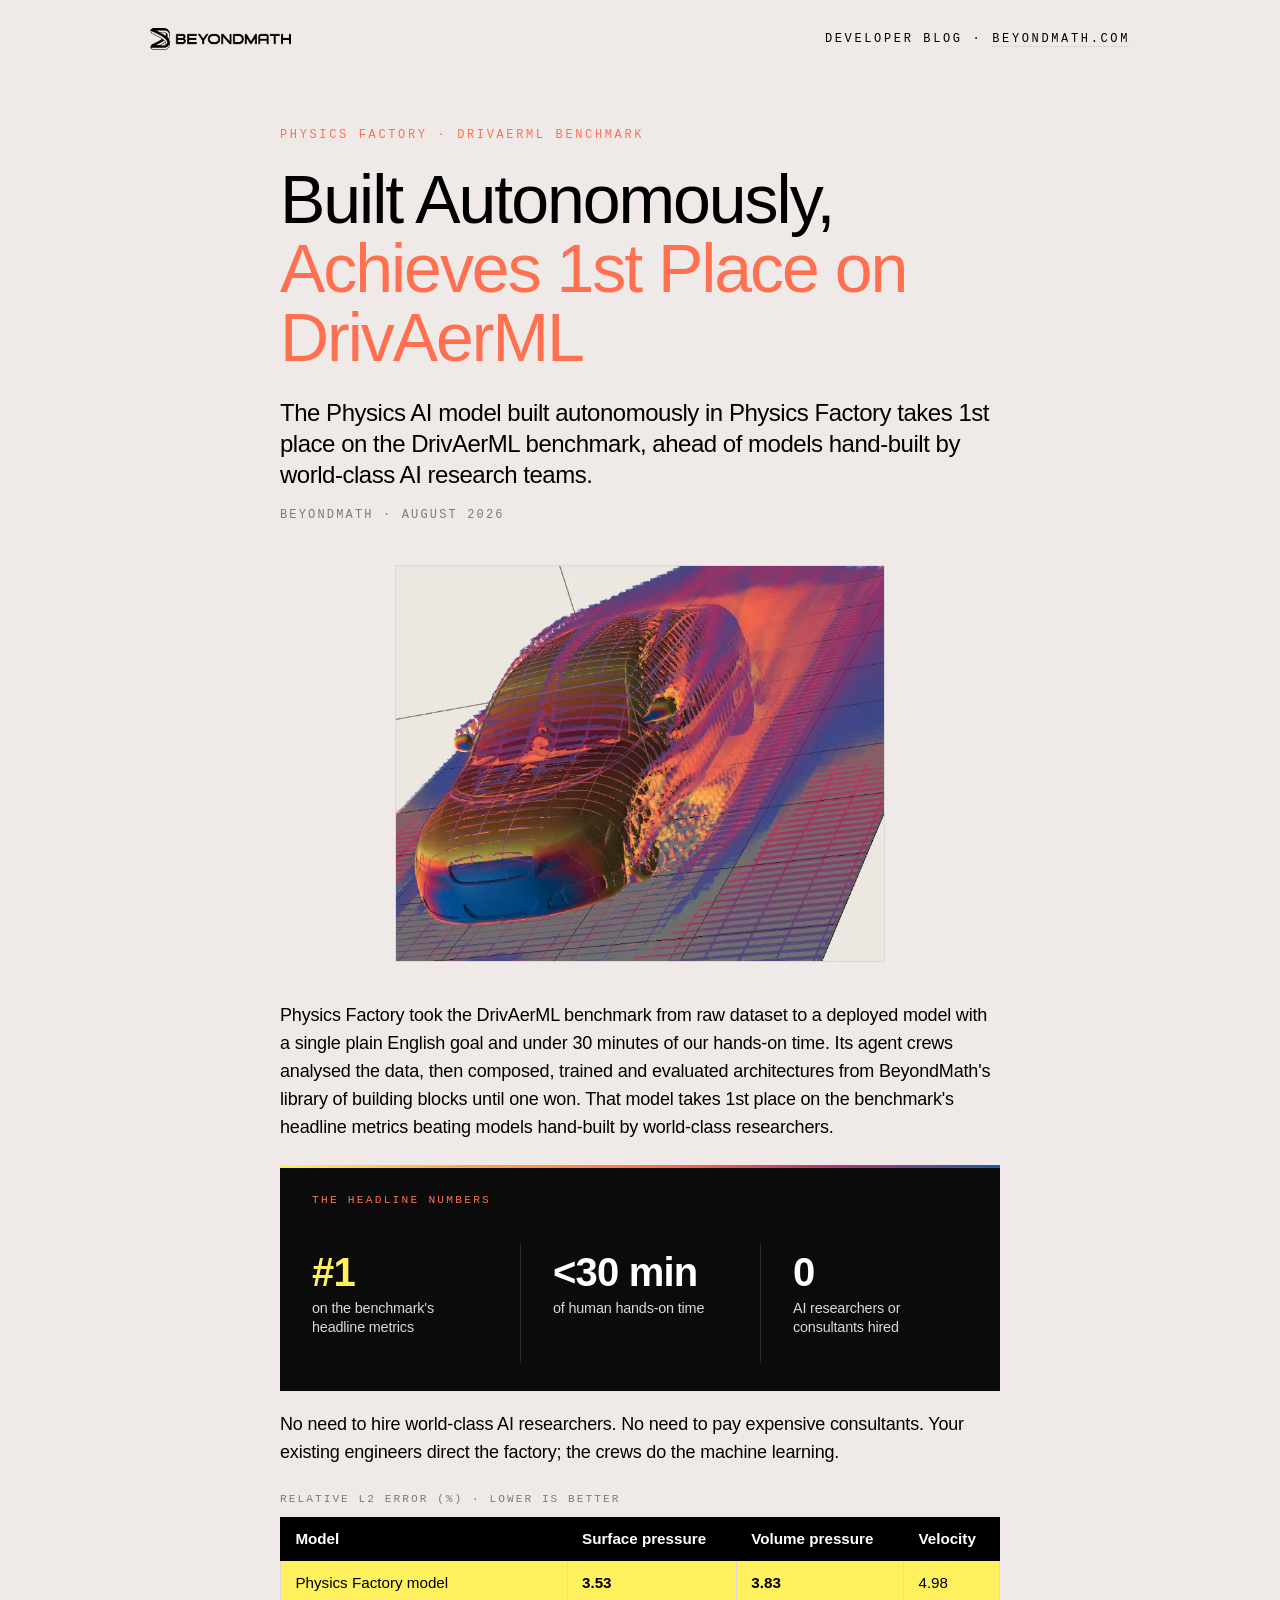
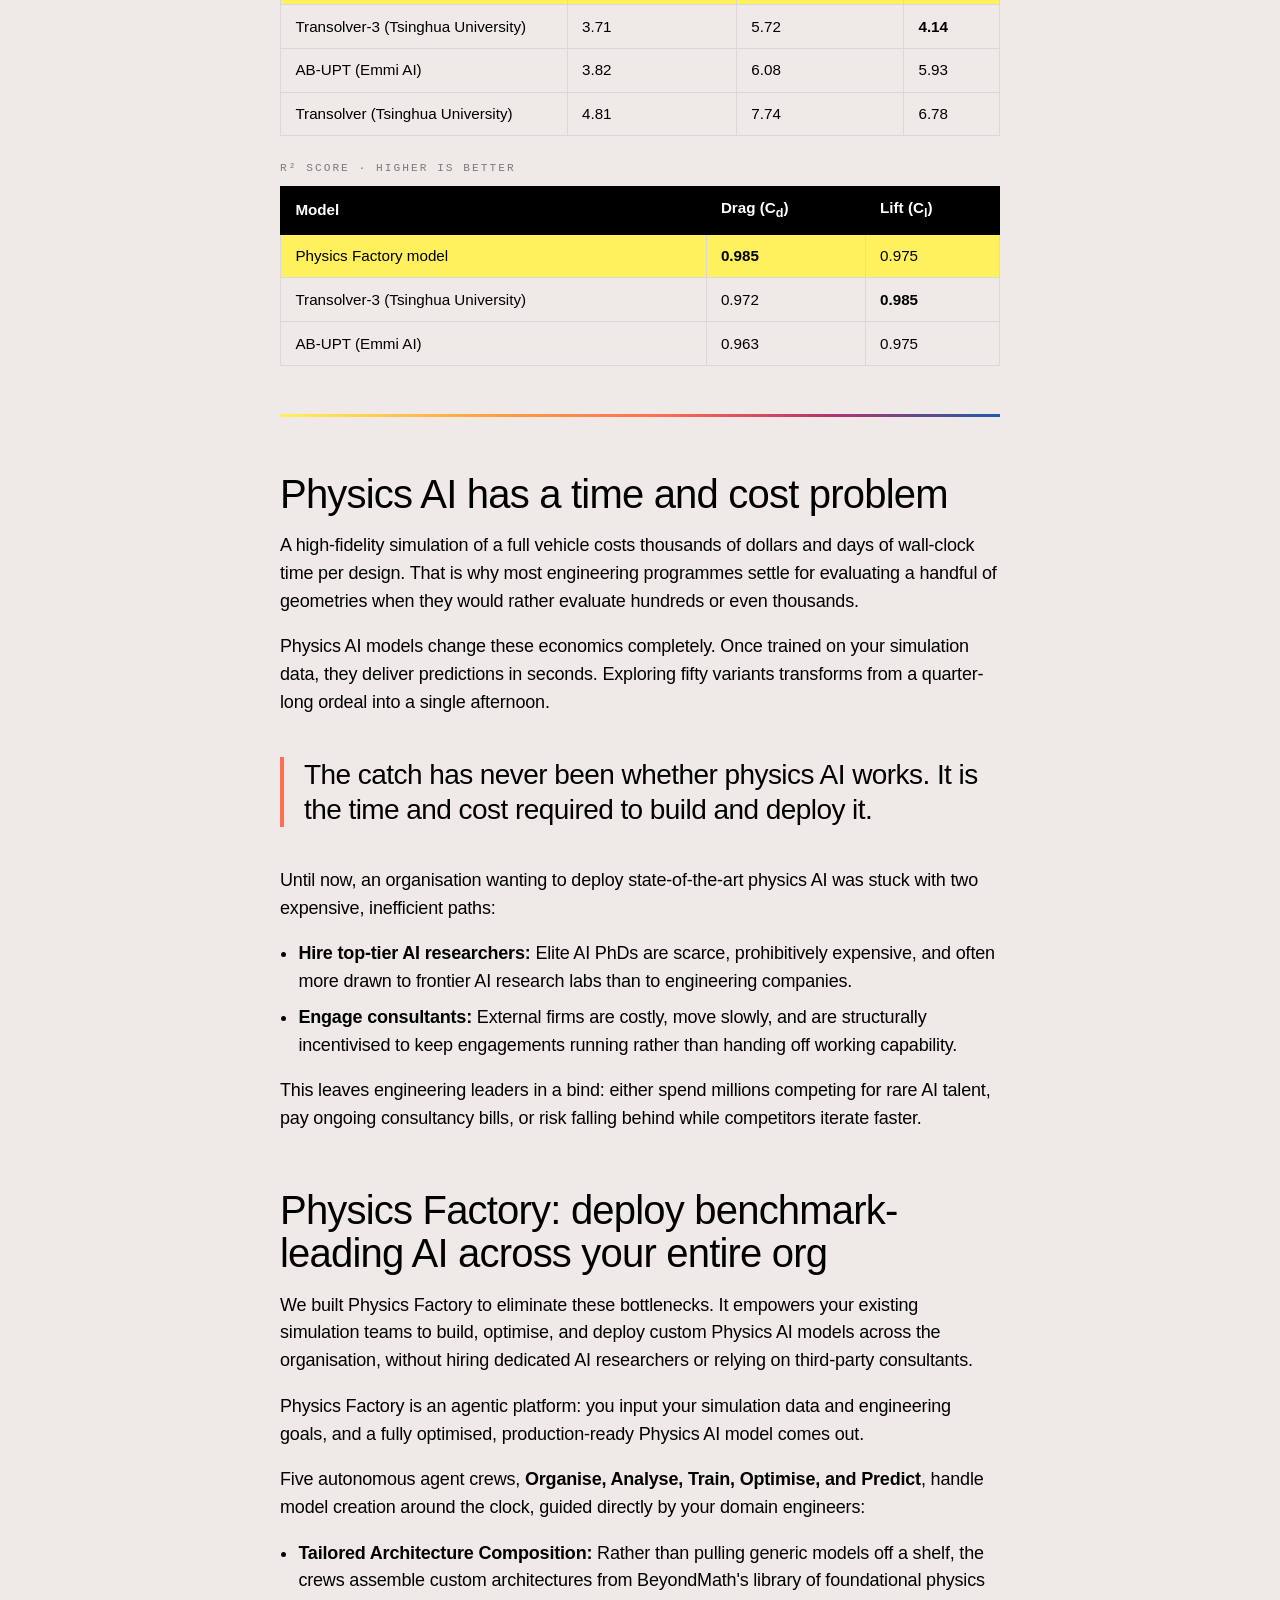
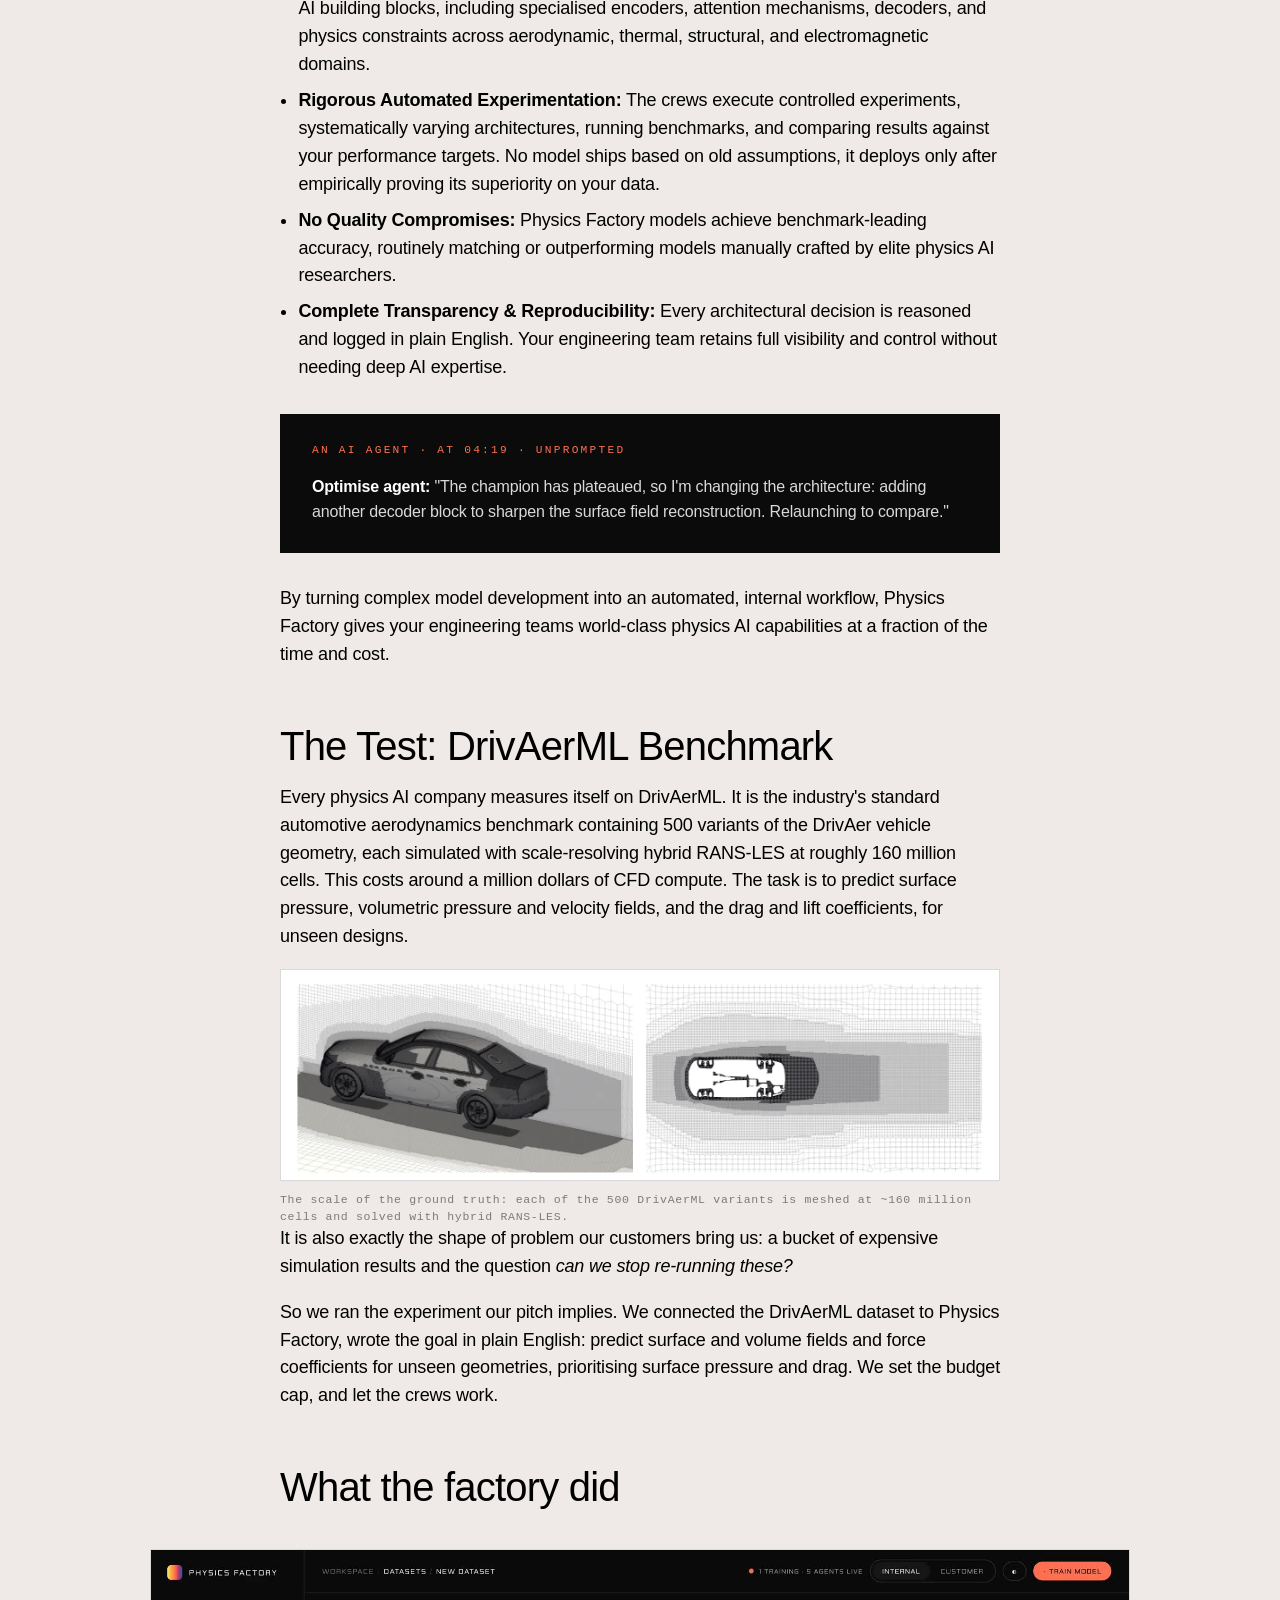
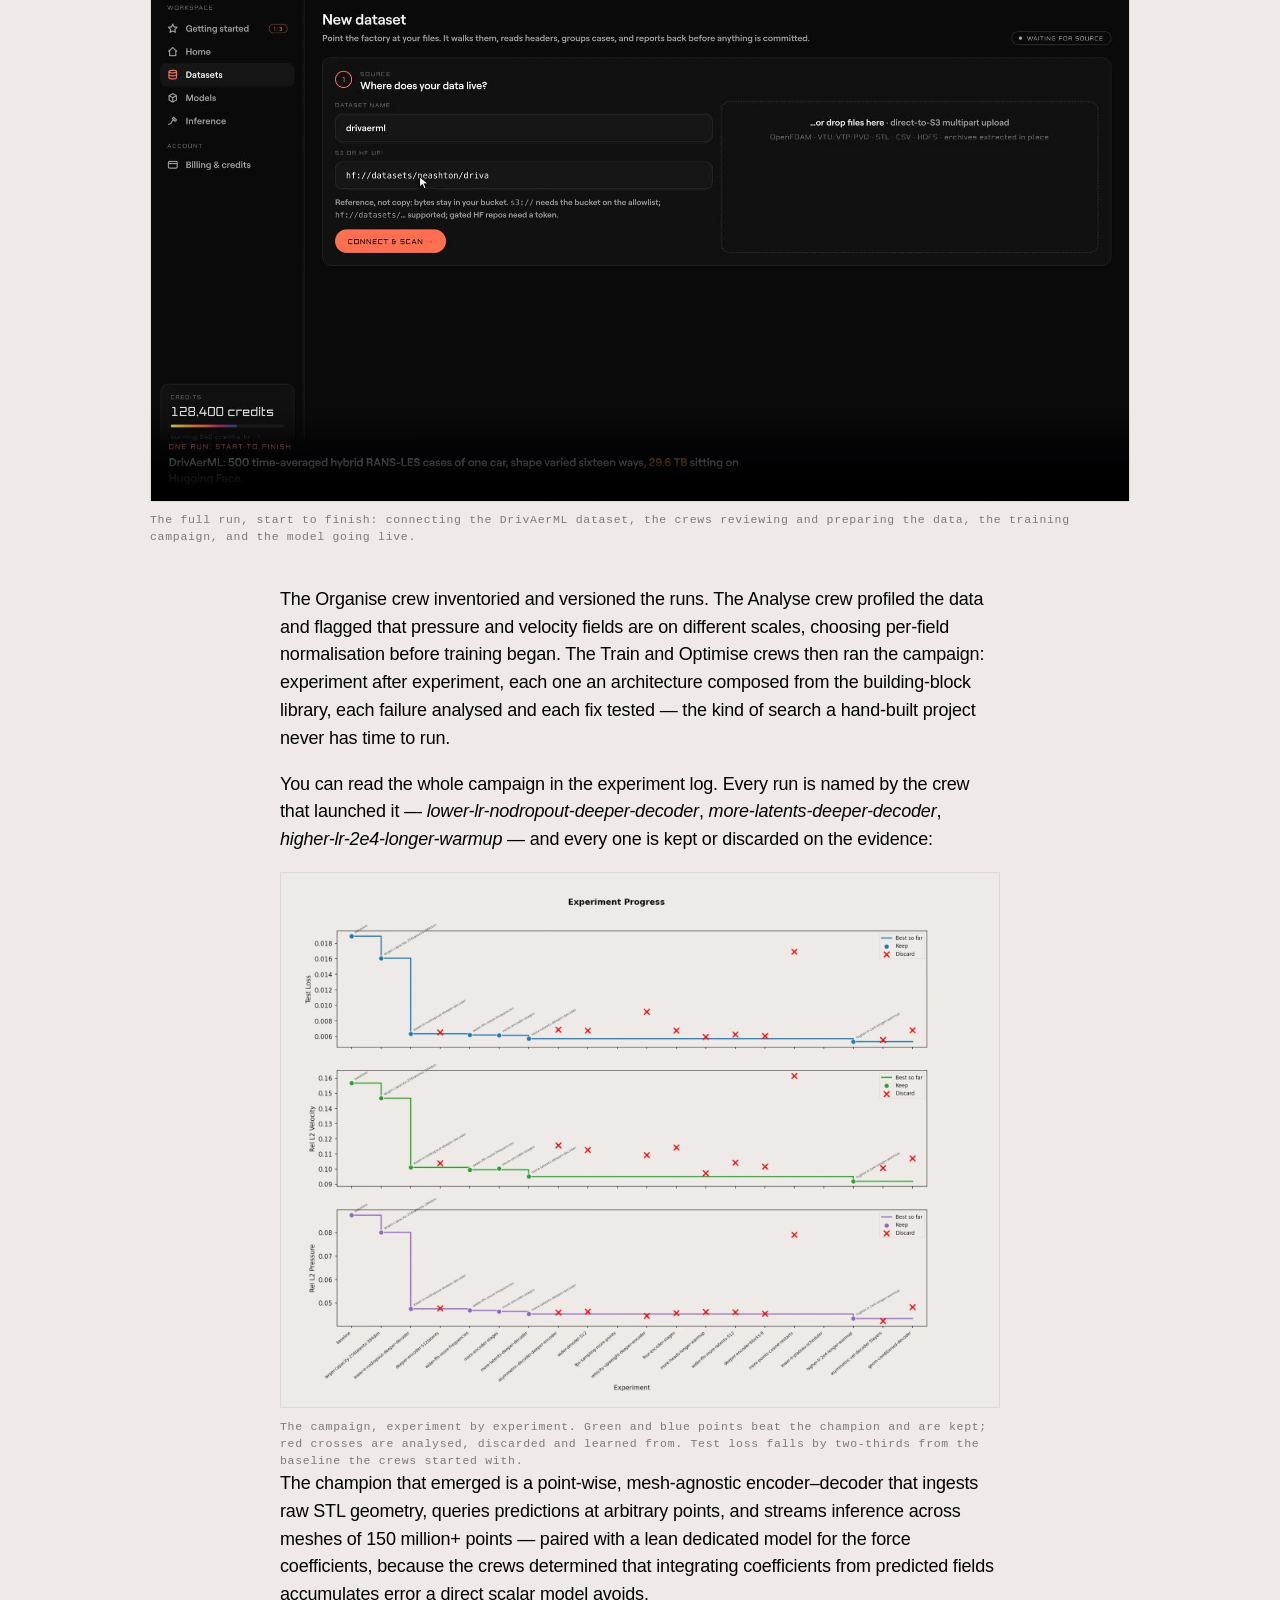
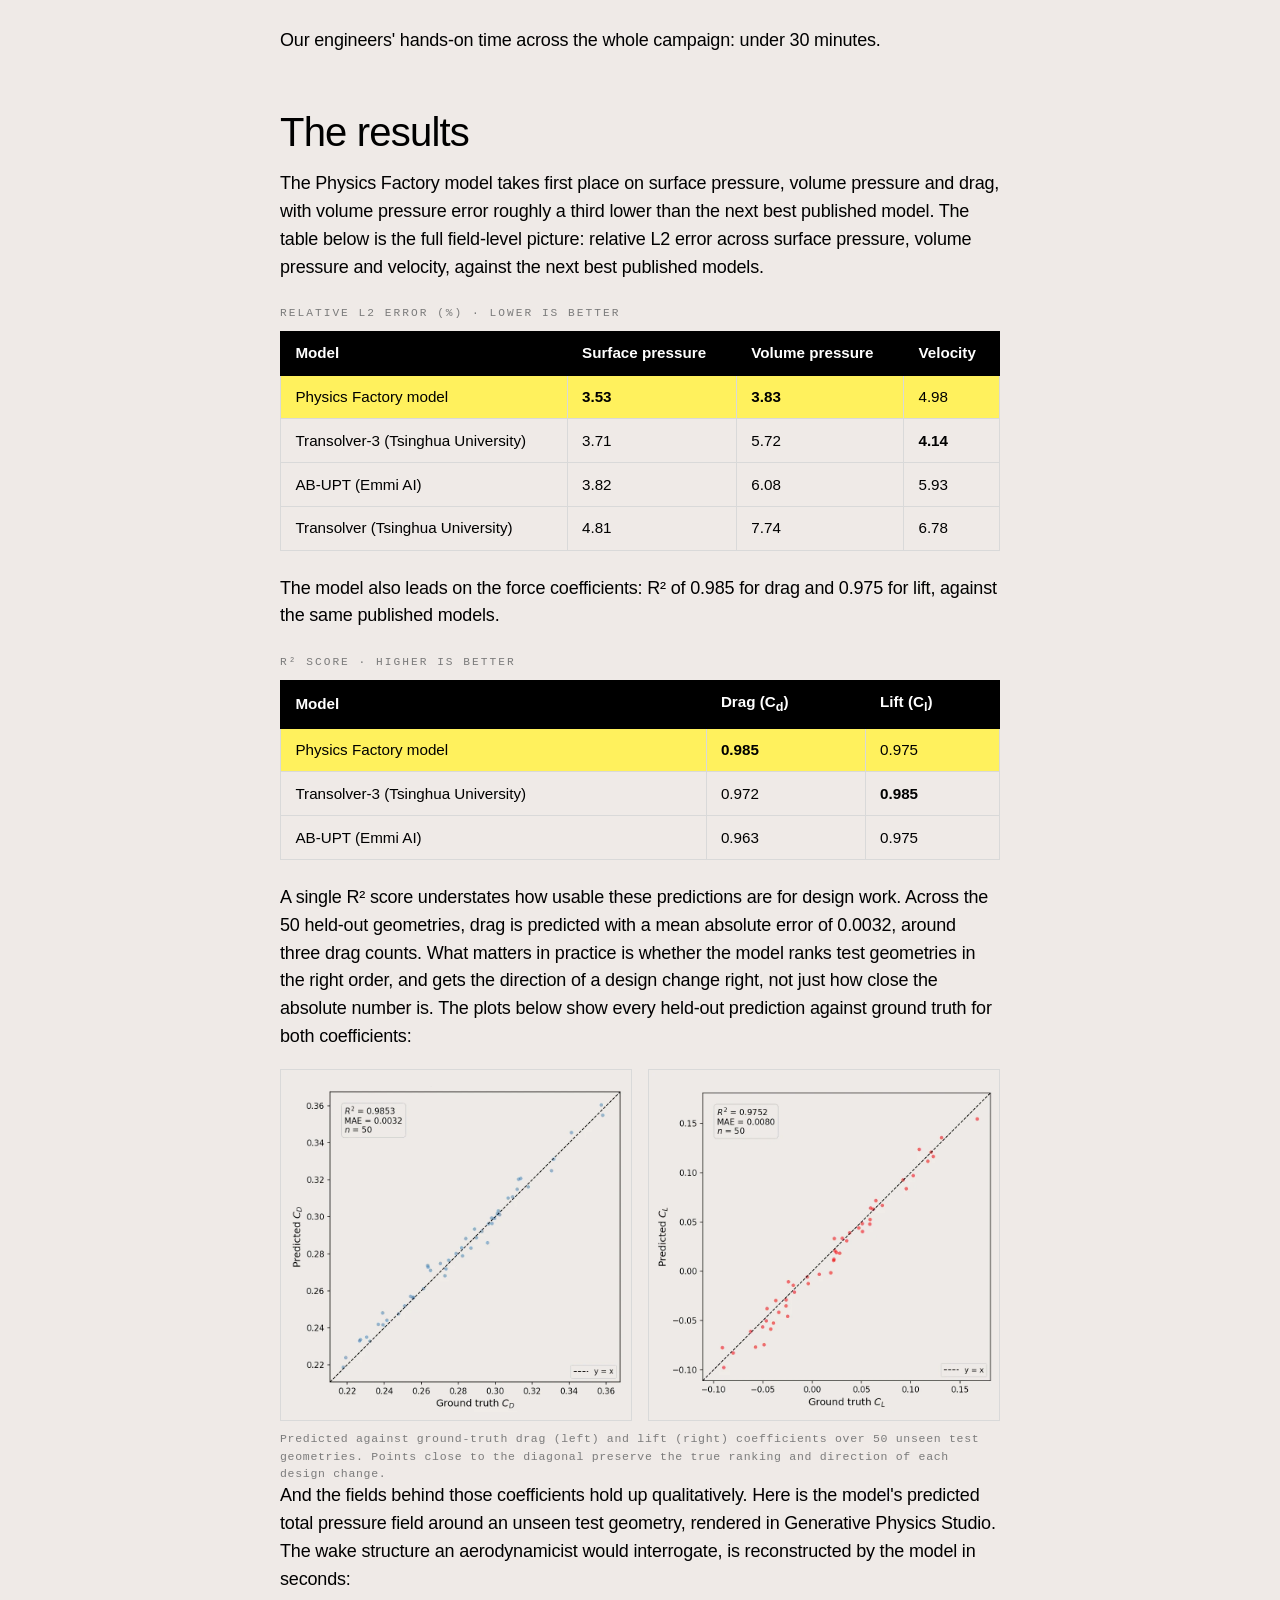
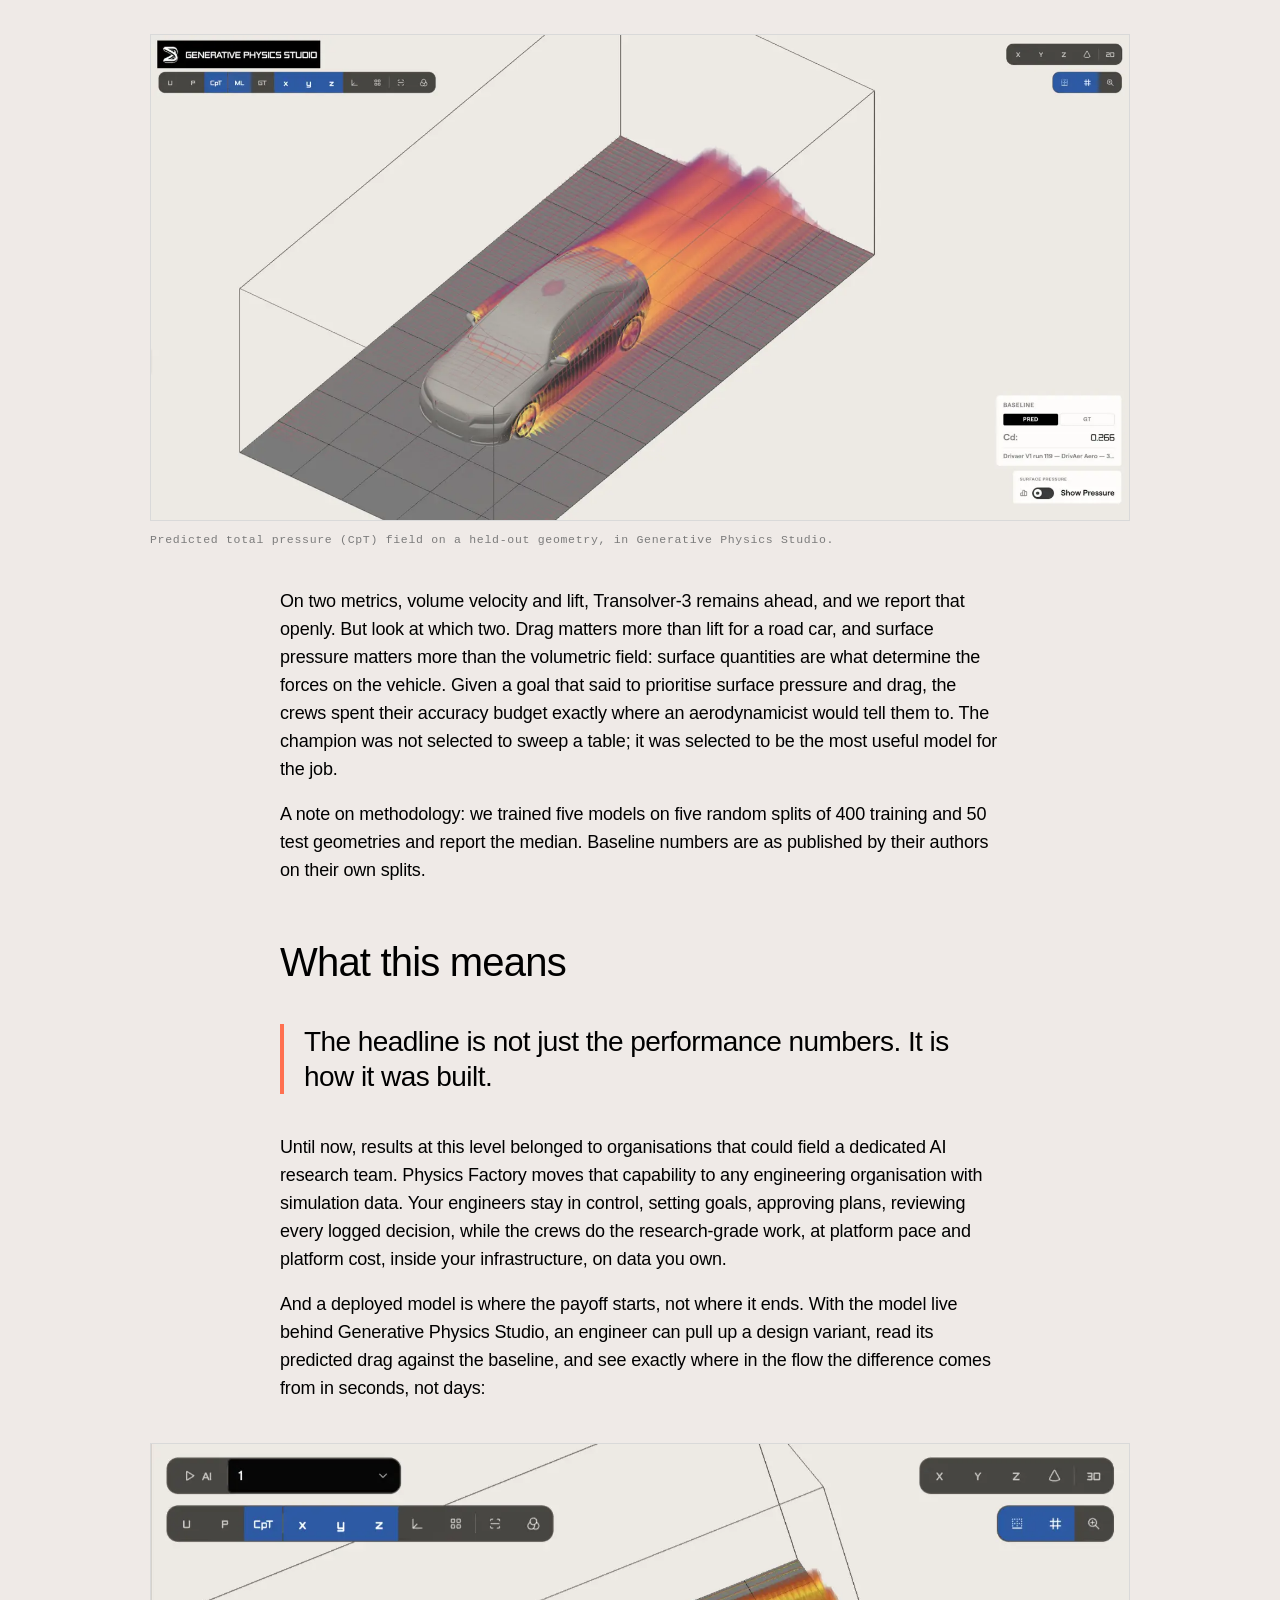
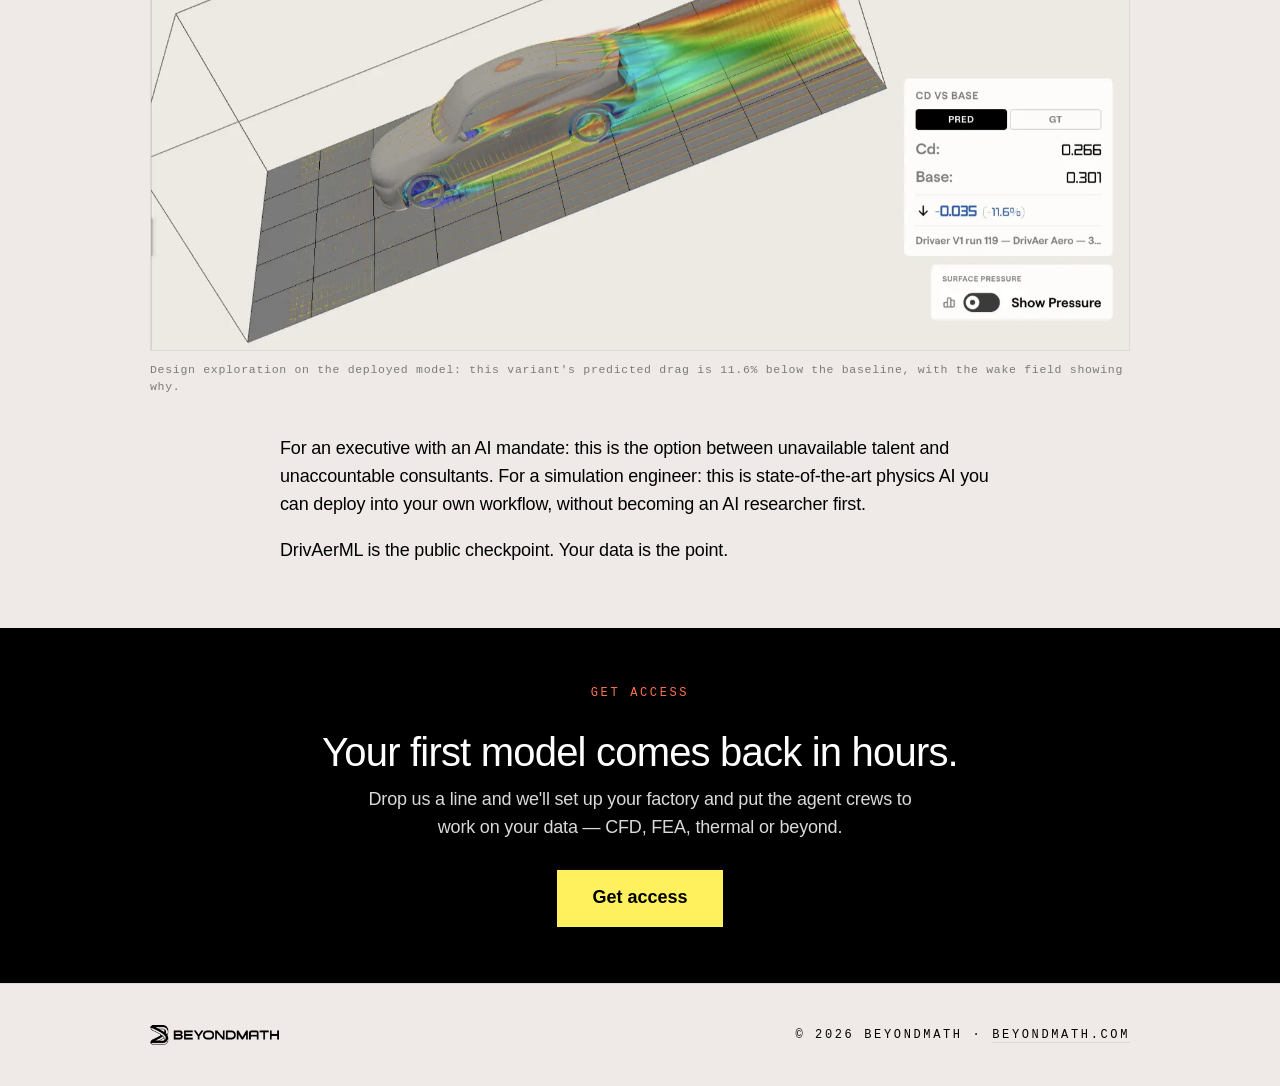
==== posts/20260803-built-autonomously-1st-drivaerml/index.html @ 2222d6a0 "initial post" ====
<!doctype html>
<html lang="en">
<head>
<meta charset="utf-8">
<meta name="viewport" content="width=device-width, initial-scale=1">

<!--
  BeyondMath Developer Blog · Physics Factory on DrivAerML
  ────────────────────────────────────────────────────────
  Standalone page, hosted on blog.beyondmath.com at:
  https://blog.beyondmath.com/posts/20260803-built-autonomously-1st-drivaerml/
  Launch date: 2026-08-03.
  ⚠ Still to confirm before launch: if you have one, a real @beyondmath
  Twitter/X handle for twitter:site.
-->

<title>Built Autonomously, Achieves 1st Place on DrivAerML — BeyondMath</title>
<meta name="description" content="The Physics AI model built autonomously in Physics Factory takes 1st place on the DrivAerML benchmark, ahead of models hand-built by world-class AI research teams.">
<meta name="author" content="BeyondMath">
<meta name="robots" content="index, follow">
<link rel="canonical" href="https://blog.beyondmath.com/posts/20260803-built-autonomously-1st-drivaerml/">

<!-- Open Graph / Facebook / LinkedIn -->
<meta property="og:type" content="article">
<meta property="og:site_name" content="BeyondMath">
<meta property="og:title" content="Built Autonomously, 1st Place on DrivAerML">
<meta property="og:description" content="The Physics AI model built autonomously in Physics Factory takes 1st place on the DrivAerML benchmark, ahead of models hand-built by world-class AI research teams.">
<meta property="og:url" content="https://blog.beyondmath.com/posts/20260803-built-autonomously-1st-drivaerml/">
<meta property="og:image" content="https://blog.beyondmath.com/posts/20260803-built-autonomously-1st-drivaerml/assets/og-share-image.webp">
<meta property="og:image:width" content="1200">
<meta property="og:image:height" content="630">
<meta property="og:image:alt" content="Physics Factory's model prediction compared against a baseline design in Generative Physics Studio">
<meta property="article:published_time" content="2026-08-03">
<meta property="article:author" content="BeyondMath">

<!-- Twitter / X -->
<meta name="twitter:card" content="summary_large_image">
<meta name="twitter:title" content="Built Autonomously, 1st Place on DrivAerML">
<meta name="twitter:description" content="The Physics AI model built autonomously in Physics Factory takes 1st place on the DrivAerML benchmark, ahead of models hand-built by world-class AI research teams.">
<meta name="twitter:image" content="https://blog.beyondmath.com/posts/20260803-built-autonomously-1st-drivaerml/assets/og-share-image.webp">

<!-- Favicon (pulled from the live beyondmath.com site) -->
<link rel="icon" type="image/png" href="../../assets/images/favicon.png">
<link rel="apple-touch-icon" href="../../assets/images/apple-touch-icon.png">
<meta name="theme-color" content="#EFEAE7">

<!-- Structured data (Article rich results) -->
<script type="application/ld+json">
{
  "@context": "https://schema.org",
  "@type": "BlogPosting",
  "headline": "Built Autonomously, 1st Place on DrivAerML",
  "description": "The Physics AI model built autonomously in Physics Factory takes 1st place on the DrivAerML benchmark, ahead of models hand-built by world-class AI research teams.",
  "image": "https://blog.beyondmath.com/posts/20260803-built-autonomously-1st-drivaerml/assets/og-share-image.webp",
  "url": "https://blog.beyondmath.com/posts/20260803-built-autonomously-1st-drivaerml/",
  "datePublished": "2026-08-03",
  "author": { "@type": "Organization", "name": "BeyondMath", "url": "https://www.beyondmath.com" },
  "publisher": {
    "@type": "Organization",
    "name": "BeyondMath",
    "logo": { "@type": "ImageObject", "url": "https://blog.beyondmath.com/assets/images/beyondmath-logo.webp" }
  },
  "mainEntityOfPage": { "@type": "WebPage", "@id": "https://blog.beyondmath.com/posts/20260803-built-autonomously-1st-drivaerml/" }
}
</script>

<link rel="stylesheet" href="../../assets/css/main.css">
</head>
<body>

<!-- ── Site bar — links back to the main beyondmath.com site ── -->
<div class="bm-sitebar">
  <div class="bm-sitebar-inner">
    <a class="bm-sitebar-logo" href="https://www.beyondmath.com" aria-label="BeyondMath home">
      <img src="../../assets/images/beyondmath-logo.webp" alt="BeyondMath" width="900" height="140">
    </a>
    <p class="bm-sitebar-tag">Developer Blog · <a href="https://www.beyondmath.com">beyondmath.com</a></p>
  </div>
</div>

<article class="bm-post">

  <!-- ── Header ── -->
  <header class="bm-col">
    <p class="bm-eyebrow">Physics Factory · DrivAerML benchmark</p>
    <h1>Built Autonomously, <span class="bm-o">Achieves 1st Place on DrivAerML</span></h1>
    <p class="bm-standfirst">The Physics AI model built autonomously in Physics Factory takes 1st place on the DrivAerML benchmark, ahead of models hand-built by world-class AI research teams.</p>
    <p class="bm-meta">BeyondMath · August 2026</p>
  </header>

  <figure class="bm-wide bm-hero">
    <img src="assets/hero-apex-field.webp" alt="Prediction of the flow field around a DrivAerML vehicle" width="746" height="604">
  </figure>

  <!-- ── Executive summary ── -->
  <section class="bm-col">
    <p>Physics Factory took the DrivAerML benchmark from raw dataset to a deployed model with a single plain English goal and under 30 minutes of our hands-on time. Its agent crews analysed the data, then composed, trained and evaluated architectures from BeyondMath's library of building blocks until one won. That model takes 1st place on the benchmark's headline metrics beating models hand-built by world-class researchers.</p>

    <div class="bm-stats">
      <p class="bm-stats-head">The headline numbers</p>
      <div class="bm-stat-row">
        <div class="bm-stat">
          <p class="bm-stat-value">#1</p>
          <p class="bm-stat-label">on the benchmark's headline metrics</p>
        </div>
        <div class="bm-stat">
          <p class="bm-stat-value">&lt;30 min</p>
          <p class="bm-stat-label">of human hands-on time</p>
        </div>
        <div class="bm-stat">
          <p class="bm-stat-value">0</p>
          <p class="bm-stat-label">AI researchers or consultants hired</p>
        </div>
      </div>
    </div>

    <p>No need to hire world-class AI researchers. No need to pay expensive consultants. Your existing engineers direct the factory; the crews do the machine learning.</p>
  </section>

  <section class="bm-col">
    <div class="bm-tablewrap">
      <table>
        <caption>Relative L2 error (%) · lower is better</caption>
        <thead>
          <tr><th>Model</th><th>Surface pressure</th><th>Volume pressure</th><th>Velocity</th></tr>
        </thead>
        <tbody>
          <tr class="bm-win"><td>Physics Factory model</td><td class="bm-best">3.53</td><td class="bm-best">3.83</td><td>4.98</td></tr>
          <tr><td>Transolver-3 (Tsinghua University)</td><td>3.71</td><td>5.72</td><td class="bm-best">4.14</td></tr>
          <tr><td>AB-UPT (Emmi AI)</td><td>3.82</td><td>6.08</td><td>5.93</td></tr>
          <tr><td>Transolver (Tsinghua University)</td><td>4.81</td><td>7.74</td><td>6.78</td></tr>
        </tbody>
      </table>
    </div>
    <div class="bm-tablewrap">
      <table>
        <caption>R² score · higher is better</caption>
        <thead>
          <tr><th>Model</th><th>Drag (C<sub>d</sub>)</th><th>Lift (C<sub>l</sub>)</th></tr>
        </thead>
        <tbody>
          <tr class="bm-win"><td>Physics Factory model</td><td class="bm-best">0.985</td><td>0.975</td></tr>
          <tr><td>Transolver-3 (Tsinghua University)</td><td>0.972</td><td class="bm-best">0.985</td></tr>
          <tr><td>AB-UPT (Emmi AI)</td><td>0.963</td><td>0.975</td></tr>
        </tbody>
      </table>
    </div>
  </section>

  <hr class="bm-rule bm-col">

  <!-- ── The problem ── -->
  <section class="bm-col">
    <h2>Physics AI has a time and cost problem</h2>
    <p>A high-fidelity simulation of a full vehicle costs thousands of dollars and days of wall-clock time per design. That is why most engineering programmes settle for evaluating a handful of geometries when they would rather evaluate hundreds or even thousands.</p>
    <p>Physics AI models change these economics completely. Once trained on your simulation data, they deliver predictions in seconds. Exploring fifty variants transforms from a quarter-long ordeal into a single afternoon.</p>
    <p class="bm-pull">The catch has never been whether physics AI works. It is the time and cost required to build and deploy it.</p>
    <p>Until now, an organisation wanting to deploy state-of-the-art physics AI was stuck with two expensive, inefficient paths:</p>
    <ul>
      <li><strong>Hire top-tier AI researchers:</strong> Elite AI PhDs are scarce, prohibitively expensive, and often more drawn to frontier AI research labs than to engineering companies.</li>
      <li><strong>Engage consultants:</strong> External firms are costly, move slowly, and are structurally incentivised to keep engagements running rather than handing off working capability.</li>
    </ul>
    <p>This leaves engineering leaders in a bind: either spend millions competing for rare AI talent, pay ongoing consultancy bills, or risk falling behind while competitors iterate faster.</p>
  </section>

  <!-- ── Physics Factory ── -->
  <section class="bm-col">
    <h2>Physics Factory: deploy benchmark-leading AI across your entire org</h2>
    <p>We built Physics Factory to eliminate these bottlenecks. It empowers your existing simulation teams to build, optimise, and deploy custom Physics AI models across the organisation, without hiring dedicated AI researchers or relying on third-party consultants.</p>
    <p>Physics Factory is an agentic platform: you input your simulation data and engineering goals, and a fully optimised, production-ready Physics AI model comes out.</p>
    <p>Five autonomous agent crews, <strong>Organise, Analyse, Train, Optimise, and Predict</strong>, handle model creation around the clock, guided directly by your domain engineers:</p>
    <ul>
      <li><strong>Tailored Architecture Composition:</strong> Rather than pulling generic models off a shelf, the crews assemble custom architectures from BeyondMath's library of foundational physics AI building blocks, including specialised encoders, attention mechanisms, decoders, and physics constraints across aerodynamic, thermal, structural, and electromagnetic domains.</li>
      <li><strong>Rigorous Automated Experimentation:</strong> The crews execute controlled experiments, systematically varying architectures, running benchmarks, and comparing results against your performance targets. No model ships based on old assumptions, it deploys only after empirically proving its superiority on your data.</li>
      <li><strong>No Quality Compromises:</strong> Physics Factory models achieve benchmark-leading accuracy, routinely matching or outperforming models manually crafted by elite physics AI researchers.</li>
      <li><strong>Complete Transparency &amp; Reproducibility:</strong> Every architectural decision is reasoned and logged in plain English. Your engineering team retains full visibility and control without needing deep AI expertise.</li>
    </ul>
    <div class="bm-log">
      <p class="bm-log-head">An AI agent · at 04:19 · unprompted</p>
      <p><em>Optimise agent:</em> "The champion has plateaued, so I'm changing the architecture: adding another decoder block to sharpen the surface field reconstruction. Relaunching to compare."</p>
    </div>
    <p>By turning complex model development into an automated, internal workflow, Physics Factory gives your engineering teams world-class physics AI capabilities at a fraction of the time and cost.</p>
  </section>

  <!-- ── The test ── -->
  <section class="bm-col">
    <h2>The Test: DrivAerML Benchmark</h2>
    <p>Every physics AI company measures itself on DrivAerML. It is the industry's standard automotive aerodynamics benchmark containing 500 variants of the DrivAer vehicle geometry, each simulated with scale-resolving hybrid RANS-LES at roughly 160 million cells. This costs around a million dollars of CFD compute. The task is to predict surface pressure, volumetric pressure and velocity fields, and the drag and lift coefficients, for unseen designs.</p>
  </section>

  <figure class="bm-col">
    <img src="assets/drivaerml-mesh.webp" alt="The DrivAerML CFD meshes: roughly 160 million cells per vehicle variant" width="1600" height="469">
    <figcaption>The scale of the ground truth: each of the 500 DrivAerML variants is meshed at ~160 million cells and solved with hybrid RANS-LES.</figcaption>
  </figure>

  <section class="bm-col">
    <p>It is also exactly the shape of problem our customers bring us: a bucket of expensive simulation results and the question <em>can we stop re-running these?</em></p>
    <p>So we ran the experiment our pitch implies. We connected the DrivAerML dataset to Physics Factory, wrote the goal in plain English: predict surface and volume fields and force coefficients for unseen geometries, prioritising surface pressure and drag. We set the budget cap, and let the crews work.</p>
  </section>

  <!-- ── Walkthrough ── -->
  <section class="bm-col">
    <h2>What the factory did</h2>
  </section>

  <figure class="bm-wide">
    <video class="bm-video" id="bm-walkthrough-video" loop muted playsinline controls preload="auto" poster="assets/physics-factory-walkthrough-poster.jpg">
      <source src="assets/physics-factory-walkthrough.mp4" type="video/mp4">
    </video>
    <figcaption>The full run, start to finish: connecting the DrivAerML dataset, the crews reviewing and preparing the data, the training campaign, and the model going live.</figcaption>
  </figure>

  <section class="bm-col">
    <p>The Organise crew inventoried and versioned the runs. The Analyse crew profiled the data and flagged that pressure and velocity fields are on different scales, choosing per-field normalisation before training began. The Train and Optimise crews then ran the campaign: experiment after experiment, each one an architecture composed from the building-block library, each failure analysed and each fix tested — the kind of search a hand-built project never has time to run.</p>
    <p>You can read the whole campaign in the experiment log. Every run is named by the crew that launched it — <em>lower-lr-nodropout-deeper-decoder</em>, <em>more-latents-deeper-decoder</em>, <em>higher-lr-2e4-longer-warmup</em> — and every one is kept or discarded on the evidence:</p>
  </section>

  <figure class="bm-col">
    <img src="assets/experiment-progress.webp" alt="Physics Factory experiment progress: test loss and relative L2 errors improving over the campaign" width="1800" height="1340">
    <figcaption>The campaign, experiment by experiment. Green and blue points beat the champion and are kept; red crosses are analysed, discarded and learned from. Test loss falls by two-thirds from the baseline the crews started with.</figcaption>
  </figure>

  <section class="bm-col">
    <p>The champion that emerged is a point-wise, mesh-agnostic encoder–decoder that ingests raw STL geometry, queries predictions at arbitrary points, and streams inference across meshes of 150 million+ points — paired with a lean dedicated model for the force coefficients, because the crews determined that integrating coefficients from predicted fields accumulates error a direct scalar model avoids.</p>
    <p>Our engineers' hands-on time across the whole campaign: under 30 minutes.</p>
  </section>

  <!-- ── Results ── -->
  <section class="bm-col">
    <h2>The results</h2>
    <p>The Physics Factory model takes first place on surface pressure, volume pressure and drag, with volume pressure error roughly a third lower than the next best published model. The table below is the full field-level picture: relative L2 error across surface pressure, volume pressure and velocity, against the next best published models.</p>
    <div class="bm-tablewrap">
      <table>
        <caption>Relative L2 error (%) · lower is better</caption>
        <thead>
          <tr><th>Model</th><th>Surface pressure</th><th>Volume pressure</th><th>Velocity</th></tr>
        </thead>
        <tbody>
          <tr class="bm-win"><td>Physics Factory model</td><td class="bm-best">3.53</td><td class="bm-best">3.83</td><td>4.98</td></tr>
          <tr><td>Transolver-3 (Tsinghua University)</td><td>3.71</td><td>5.72</td><td class="bm-best">4.14</td></tr>
          <tr><td>AB-UPT (Emmi AI)</td><td>3.82</td><td>6.08</td><td>5.93</td></tr>
          <tr><td>Transolver (Tsinghua University)</td><td>4.81</td><td>7.74</td><td>6.78</td></tr>
        </tbody>
      </table>
    </div>
    <p>The model also leads on the force coefficients: R² of 0.985 for drag and 0.975 for lift, against the same published models.</p>
    <div class="bm-tablewrap">
      <table>
        <caption>R² score · higher is better</caption>
        <thead>
          <tr><th>Model</th><th>Drag (C<sub>d</sub>)</th><th>Lift (C<sub>l</sub>)</th></tr>
        </thead>
        <tbody>
          <tr class="bm-win"><td>Physics Factory model</td><td class="bm-best">0.985</td><td>0.975</td></tr>
          <tr><td>Transolver-3 (Tsinghua University)</td><td>0.972</td><td class="bm-best">0.985</td></tr>
          <tr><td>AB-UPT (Emmi AI)</td><td>0.963</td><td>0.975</td></tr>
        </tbody>
      </table>
    </div>
    <p>A single R² score understates how usable these predictions are for design work. Across the 50 held-out geometries, drag is predicted with a mean absolute error of 0.0032, around three drag counts. What matters in practice is whether the model ranks test geometries in the right order, and gets the direction of a design change right, not just how close the absolute number is. The plots below show every held-out prediction against ground truth for both coefficients:</p>
  </section>

  <figure class="bm-col">
    <div class="bm-pair">
      <img src="assets/drag-r2.webp" alt="Predicted vs ground-truth drag coefficient: R² = 0.985, MAE = 0.0032, n = 50" width="900" height="900">
      <img src="assets/lift-r2.webp" alt="Predicted vs ground-truth lift coefficient: R² = 0.975, MAE = 0.0080, n = 50" width="900" height="900">
    </div>
    <figcaption>Predicted against ground-truth drag (left) and lift (right) coefficients over 50 unseen test geometries. Points close to the diagonal preserve the true ranking and direction of each design change.</figcaption>
  </figure>

  <section class="bm-col">
    <p>And the fields behind those coefficients hold up qualitatively. Here is the model's predicted total pressure field around an unseen test geometry, rendered in Generative Physics Studio. The wake structure an aerodynamicist would interrogate, is reconstructed by the model in seconds:</p>
  </section>

  <figure class="bm-wide">
    <img src="assets/gpstudio-cpt-prediction.webp" alt="Total pressure prediction on an unseen DrivAerML geometry in Generative Physics Studio" width="1800" height="894">
    <figcaption>Predicted total pressure (CpT) field on a held-out geometry, in Generative Physics Studio.</figcaption>
  </figure>

  <section class="bm-col">
    <p>On two metrics, volume velocity and lift, Transolver-3 remains ahead, and we report that openly. But look at which two. Drag matters more than lift for a road car, and surface pressure matters more than the volumetric field: surface quantities are what determine the forces on the vehicle. Given a goal that said to prioritise surface pressure and drag, the crews spent their accuracy budget exactly where an aerodynamicist would tell them to. The champion was not selected to sweep a table; it was selected to be the most useful model for the job.</p>
    <p>A note on methodology: we trained five models on five random splits of 400 training and 50 test geometries and report the median. Baseline numbers are as published by their authors on their own splits.</p>
  </section>

  <!-- ── What this means ── -->
  <section class="bm-col">
    <h2>What this means</h2>
    <p class="bm-pull">The headline is not just the performance numbers. It is how it was built.</p>
    <p>Until now, results at this level belonged to organisations that could field a dedicated AI research team. Physics Factory moves that capability to any engineering organisation with simulation data. Your engineers stay in control, setting goals, approving plans, reviewing every logged decision, while the crews do the research-grade work, at platform pace and platform cost, inside your infrastructure, on data you own.</p>
    <p>And a deployed model is where the payoff starts, not where it ends. With the model live behind Generative Physics Studio, an engineer can pull up a design variant, read its predicted drag against the baseline, and see exactly where in the flow the difference comes from in seconds, not days:</p>
  </section>

  <figure class="bm-wide">
    <img src="assets/gpstudio-variant-vs-base.webp" alt="Comparing a design variant against the baseline in Generative Physics Studio: 11.6% drag reduction, predicted in seconds" width="1610" height="834">
    <figcaption>Design exploration on the deployed model: this variant's predicted drag is 11.6% below the baseline, with the wake field showing why.</figcaption>
  </figure>

  <section class="bm-col">
    <p>For an executive with an AI mandate: this is the option between unavailable talent and unaccountable consultants. For a simulation engineer: this is state-of-the-art physics AI you can deploy into your own workflow, without becoming an AI researcher first.</p>
    <p>DrivAerML is the public checkpoint. Your data is the point.</p>
  </section>

  <!-- ── CTA ── -->
  <div class="bm-cta">
    <p class="bm-eyebrow" style="color:var(--orange)">Get access</p>
    <h2>Your first model comes back in hours.</h2>
    <p>Drop us a line and we'll set up your factory and put the agent crews to work on your data — CFD, FEA, thermal or beyond.</p>
    <a class="bm-btn" href="https://www.beyondmath.com/contact">Get access</a>
  </div>

</article>

<!-- ── Site footer — links back to the main beyondmath.com site ── -->
<div class="bm-sitefoot">
  <div class="bm-sitefoot-inner">
    <a class="bm-sitefoot-logo" href="https://www.beyondmath.com" aria-label="BeyondMath home">
      <img src="../../assets/images/beyondmath-logo.webp" alt="BeyondMath" width="900" height="140">
    </a>
    <p class="bm-sitefoot-meta">© 2026 BeyondMath · <a href="https://www.beyondmath.com">beyondmath.com</a></p>
  </div>
</div>

<script>
// Play the walkthrough video only while it's on screen; pause when scrolled away.
(function(){
  var v = document.getElementById('bm-walkthrough-video');
  if (!v || !('IntersectionObserver' in window)) return;
  var io = new IntersectionObserver(function(entries){
    entries.forEach(function(e){
      if (e.isIntersecting) { v.play().catch(function(){}); }
      else { v.pause(); }
    });
  }, {threshold: 0.5});
  io.observe(v);
})();
</script>

</body>
</html>
---- assets/css/main.css ----
/* ==========================================================================
   BeyondMath Developer Blog — shared stylesheet
   Used by index.html, template.html, and every posts/<slug>/index.html
   ========================================================================== */

/* Fonts — same files served by beyondmath.com; remove inside Webflow */
@font-face{
  font-family:'Roobert';
  src:url('https://cdn.prod.website-files.com/69123307c6b1ae30d9ce0e14/6912ff278322d68bfd560a2b_RoobertVF-Regular-TRIAL.woff2') format('woff2');
  font-weight:300 900;font-style:normal;font-display:swap;
}
@font-face{
  font-family:'Plasmaa Rondje';
  src:url('https://cdn.prod.website-files.com/69123307c6b1ae30d9ce0e14/6912ff2757cc085300827894_PlasmaaTRIAL-Rondje.woff2') format('woff2');
  font-weight:400;font-style:normal;font-display:swap;
}

/* Page shell for standalone preview only — Webflow provides its own body */
html,body{margin:0;padding:0;background:#EFEAE7;}

/* ── Scoped post styles ─────────────────────────────────────────── */
.bm-post{
  --steel:#EFEAE7;--black:#000;--white:#FFF;
  --grey1:#D9D9D9;--grey2:#7B7B7B;--grey3:#444;
  --yellow:#FFF15D;--amber:#FFA340;--orange:#FF7050;--magenta:#B7336C;--blue:#1C5BAA;
  --gradient:linear-gradient(90deg,#FFF15D 0%,#FFA340 28%,#FF7050 52%,#B7336C 76%,#1C5BAA 100%);
  --sans:'Roobert','Helvetica Neue',Helvetica,Arial,sans-serif;
  --tech:'Plasmaa Rondje',ui-monospace,'SF Mono',Menlo,monospace;
  font-family:var(--sans);
  background:var(--steel);
  color:var(--black);
  font-size:1.125rem;
  line-height:1.55;
  letter-spacing:-.18px;
  padding:3rem 1.25rem 0;
}
.bm-post *{box-sizing:border-box;}

/* column widths: prose narrow, media wide */
.bm-post .bm-col{max-width:720px;margin:0 auto;}
.bm-post .bm-wide{max-width:980px;margin:0 auto;}

/* eyebrow */
.bm-post .bm-eyebrow{
  font-family:var(--tech);
  font-size:.75rem;
  letter-spacing:.22em;
  text-transform:uppercase;
  color:var(--orange);
  margin:0 0 1.25rem;
}

/* headings */
.bm-post h1{
  font-family:var(--sans);
  font-size:clamp(2.5rem,6vw,4.25rem);
  font-weight:400;
  line-height:1.02;
  letter-spacing:-.03em;
  margin:0 0 1.5rem;
}
.bm-post h1 .bm-o{color:var(--orange);}
.bm-post h2{
  font-family:var(--sans);
  font-size:clamp(1.75rem,3.5vw,2.5rem);
  font-weight:400;
  line-height:1.08;
  letter-spacing:-.02em;
  margin:3.5rem 0 1rem;
}
.bm-post .bm-standfirst{
  font-size:clamp(1.25rem,2.2vw,1.5rem);
  line-height:1.3;
  letter-spacing:-.02em;
  color:var(--black);
  margin:0 0 1rem;
}
.bm-post .bm-meta{
  font-family:var(--tech);
  font-size:.75rem;
  letter-spacing:.18em;
  text-transform:uppercase;
  color:var(--grey2);
  margin:0 0 2.5rem;
}

.bm-post p{margin:0 0 1.1rem;}
.bm-post strong{font-weight:600;}
.bm-post a{color:var(--black);text-decoration-color:var(--orange);text-decoration-thickness:2px;text-underline-offset:3px;}

/* gradient rule */
.bm-post .bm-rule{height:3px;background:var(--gradient);border:0;margin:3rem auto;}

/* generic prose lists (options lists etc.) */
.bm-post section.bm-col > ul{margin:0 0 1.1rem;padding-left:1.15rem;}
.bm-post section.bm-col > ul li{margin:0 0 .5rem;}
.bm-post section.bm-col > ul li:last-child{margin-bottom:0;}

/* exec summary — stat row */
.bm-post .bm-stats{
  background:#0b0b0b;color:var(--white);
  margin:1.5rem 0 1.25rem;
  position:relative;
}
.bm-post .bm-stats::before{
  content:"";display:block;height:3px;background:var(--gradient);
}
.bm-post .bm-stats-head{
  font-family:var(--tech);font-size:.7rem;letter-spacing:.2em;text-transform:uppercase;
  color:var(--orange);padding:1.5rem 2rem 0;
}
.bm-post .bm-stat-row{
  display:grid;grid-template-columns:repeat(3,1fr);
  padding:1rem 0 1.75rem;
}
.bm-post .bm-stat{
  padding:.5rem 2rem;text-align:left;
  border-left:1px solid #2a2a2a;
}
.bm-post .bm-stat:first-child{border-left:0;}
.bm-post .bm-stat .bm-stat-value{
  font-family:var(--sans);font-weight:600;font-size:2.5rem;
  line-height:1.05;letter-spacing:-.02em;
  color:var(--white);margin:0 0 .35rem;
}
.bm-post .bm-stat:first-child .bm-stat-value{color:var(--yellow);}
.bm-post .bm-stat .bm-stat-label{
  font-size:.9rem;line-height:1.35;color:var(--grey1);
}
@media (max-width:640px){
  .bm-post .bm-stat-row{grid-template-columns:1fr;}
  .bm-post .bm-stat{border-left:0;border-top:1px solid #2a2a2a;padding:1.1rem 2rem;}
  .bm-post .bm-stat:first-child{border-top:0;}
}

/* tables */
.bm-post .bm-tablewrap{overflow-x:auto;margin:1.5rem 0;}
.bm-post table{
  border-collapse:collapse;width:100%;
  background:var(--steel);
  font-size:.95rem;letter-spacing:0;
}
.bm-post caption{
  caption-side:top;text-align:left;
  font-family:var(--tech);font-size:.7rem;letter-spacing:.18em;text-transform:uppercase;
  color:var(--grey2);padding:0 0 .5rem;
}
.bm-post th,.bm-post td{
  border:1px solid var(--grey1);
  padding:.6rem .9rem;text-align:left;
}
.bm-post th{font-weight:600;background:var(--black);color:var(--white);border-color:var(--black);}
.bm-post tr.bm-win td{background:var(--yellow);}
.bm-post td.bm-best{font-weight:700;}

/* figures */
.bm-post figure{margin:2rem 0;}
.bm-post figure.bm-wide{margin:2.5rem auto;}
.bm-post figure.bm-hero{max-width:490px;}
.bm-post figure img{width:100%;height:auto;display:block;border:1px solid var(--grey1);}
.bm-post figcaption{
  font-family:var(--tech);font-size:.72rem;letter-spacing:.06em;
  color:var(--grey2);margin-top:.6rem;line-height:1.5;
}
.bm-post .bm-pair{display:grid;grid-template-columns:1fr 1fr;gap:1rem;}
@media (max-width:640px){.bm-post .bm-pair{grid-template-columns:1fr;}}

/* video embed */
.bm-post .bm-video{
  width:100%;height:auto;display:block;
  border:1px solid var(--grey1);
  background:#000;
}

/* agent log panel */
.bm-post .bm-log{
  background:#0b0b0b;color:var(--white);
  padding:1.75rem 2rem;margin:2rem 0;
  font-size:1rem;
}
.bm-post .bm-log .bm-log-head{
  font-family:var(--tech);font-size:.7rem;letter-spacing:.2em;text-transform:uppercase;
  color:var(--orange);margin:0 0 1rem;
}
.bm-post .bm-log p{margin:0 0 .35rem;color:var(--grey1);}
.bm-post .bm-log p:last-child{margin:0;}
.bm-post .bm-log em{color:var(--white);font-style:normal;font-weight:600;}

/* pull line */
.bm-post .bm-pull{
  font-size:clamp(1.35rem,2.4vw,1.75rem);line-height:1.25;letter-spacing:-.02em;
  border-left:4px solid var(--orange);
  padding-left:1.25rem;margin:2.5rem 0;
}

/* site header / footer bars — bookend the article, link back to beyondmath.com
   NOTE: these sit outside .bm-post, so they cannot use its scoped custom
   properties (--tech, --black, etc.) — values are hardcoded here instead. */
.bm-sitebar{
  background:#EFEAE7;
  padding:1.25rem 1.25rem;
}
.bm-sitebar-inner{
  max-width:980px;margin:0 auto;
  display:flex;align-items:center;justify-content:space-between;
  flex-wrap:wrap;gap:.75rem;
}
.bm-sitebar-logo{display:block;line-height:0;}
.bm-sitebar-logo img{height:22px;width:auto;display:block;}
.bm-sitebar-tag{
  font-family:'Plasmaa Rondje',ui-monospace,'SF Mono',Menlo,monospace;
  font-size:.75rem;letter-spacing:.22em;text-transform:uppercase;
  color:#000;
}
.bm-sitebar-tag a{color:#000;text-decoration:none;border-bottom:1px solid #D9D9D9;}
.bm-sitebar-tag a:hover{border-color:#000;}

.bm-sitefoot{
  background:#EFEAE7;
  border-top:1px solid #D9D9D9;
  padding:2rem 1.25rem;
  margin-top:0;
}
.bm-sitefoot-inner{
  max-width:980px;margin:0 auto;
  display:flex;align-items:center;justify-content:space-between;
  flex-wrap:wrap;gap:1rem;
}
.bm-sitefoot-logo{display:block;line-height:0;}
.bm-sitefoot-logo img{height:20px;width:auto;display:block;}
.bm-sitefoot-meta{
  font-family:'Plasmaa Rondje',ui-monospace,'SF Mono',Menlo,monospace;
  font-size:.75rem;letter-spacing:.22em;text-transform:uppercase;
  color:#000;text-align:right;
}
.bm-sitefoot-meta a{color:#000;text-decoration:none;border-bottom:1px solid #D9D9D9;}
.bm-sitefoot-meta a:hover{border-color:#000;}

/* CTA */
.bm-post .bm-cta{
  background:var(--black);color:var(--white);
  padding:3.5rem 2rem;margin:4rem -1.25rem 0;
  text-align:center;
}
.bm-post .bm-cta h2{margin:0 0 .75rem;color:var(--white);}
.bm-post .bm-cta p{color:var(--grey1);max-width:560px;margin:0 auto 1.75rem;}
.bm-post .bm-cta a.bm-btn{
  display:inline-block;background:var(--yellow);color:var(--black);
  font-weight:600;text-decoration:none;
  padding:.9rem 2.2rem;letter-spacing:0;
}
.bm-post .bm-cta a.bm-btn:hover{background:var(--white);}
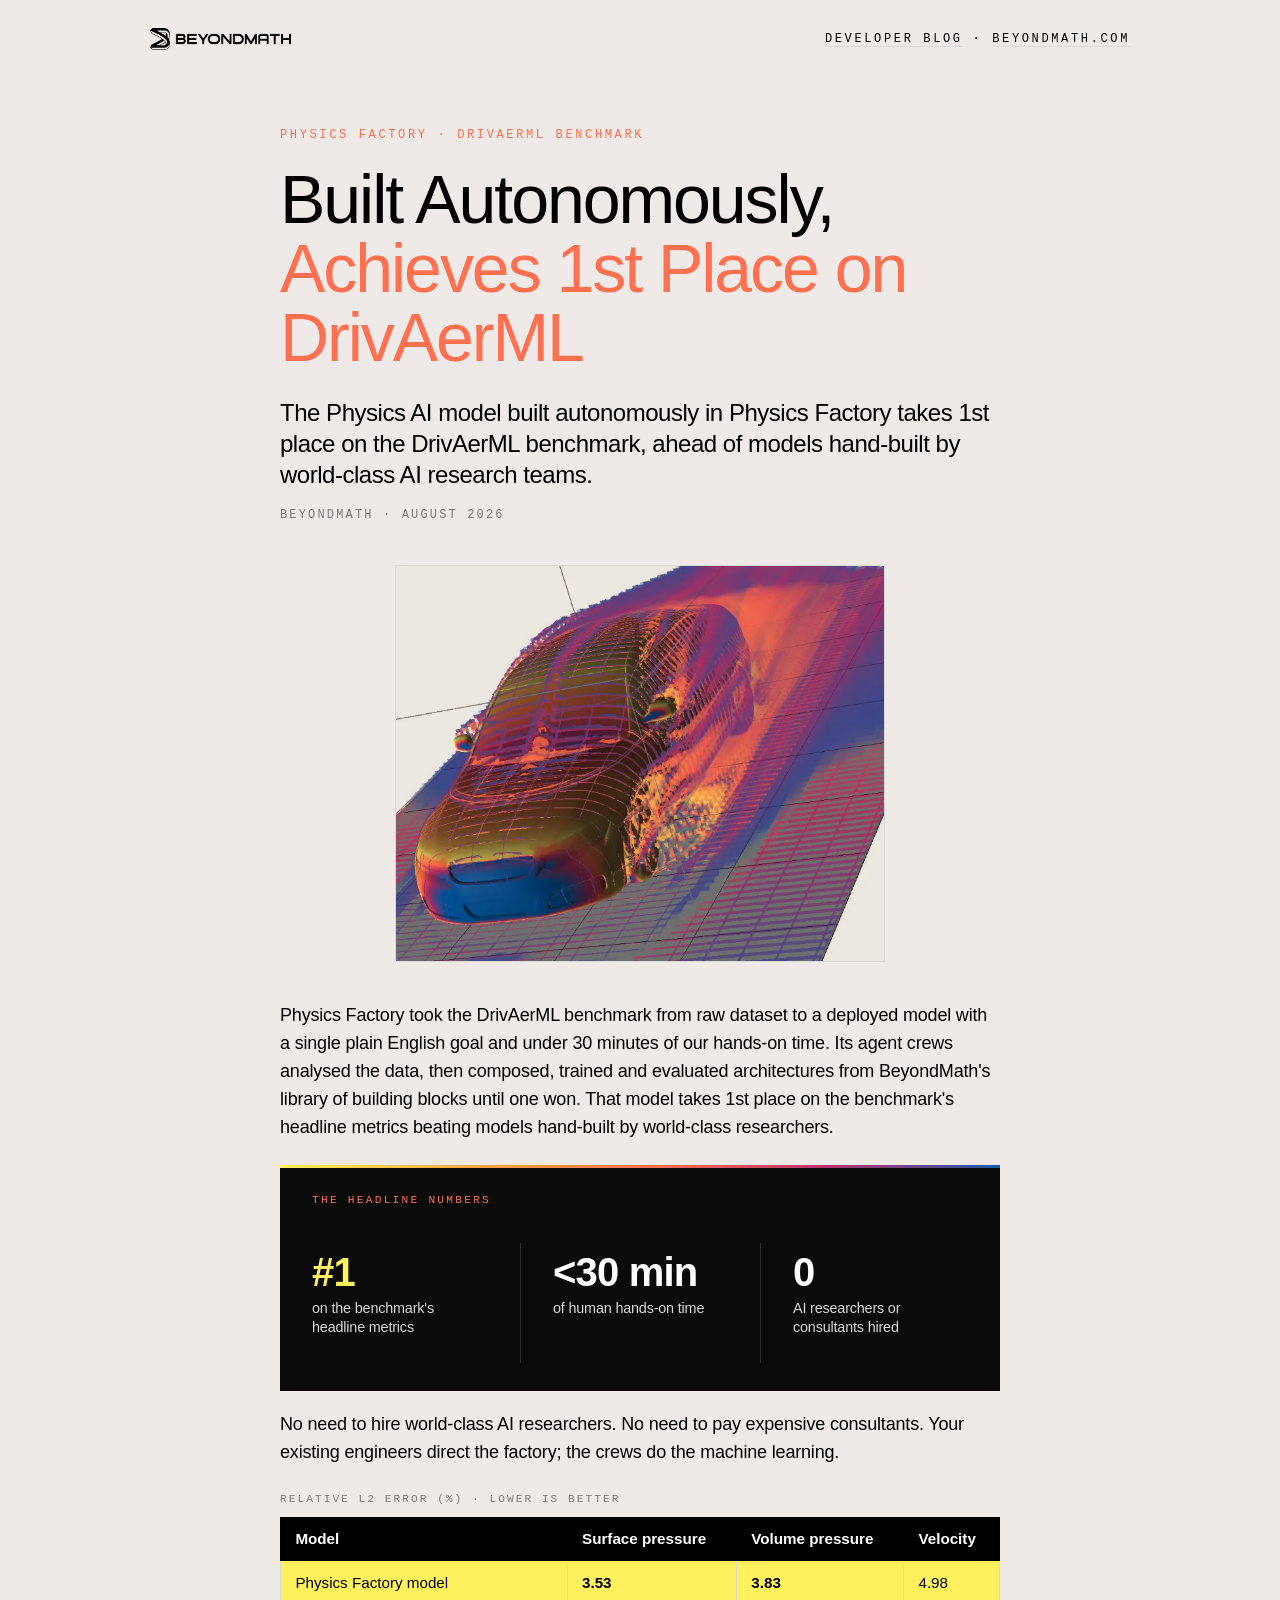
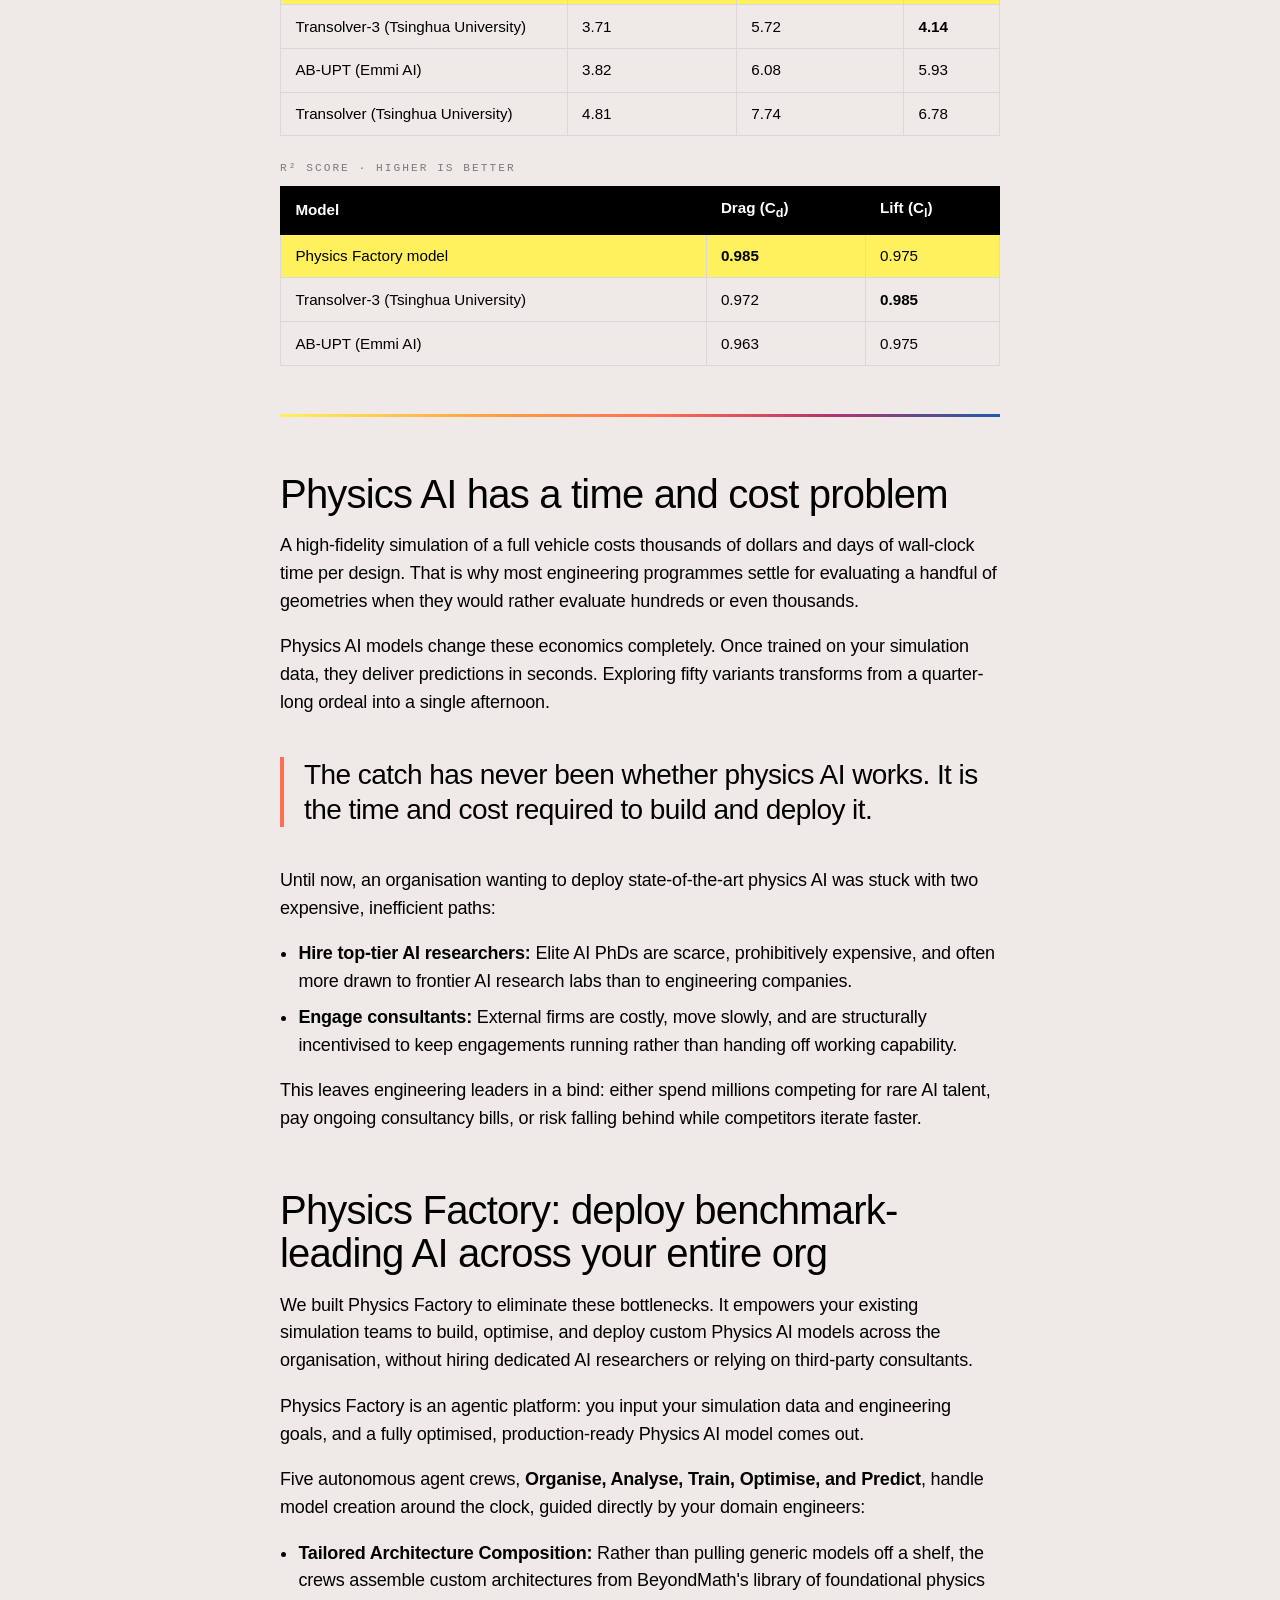
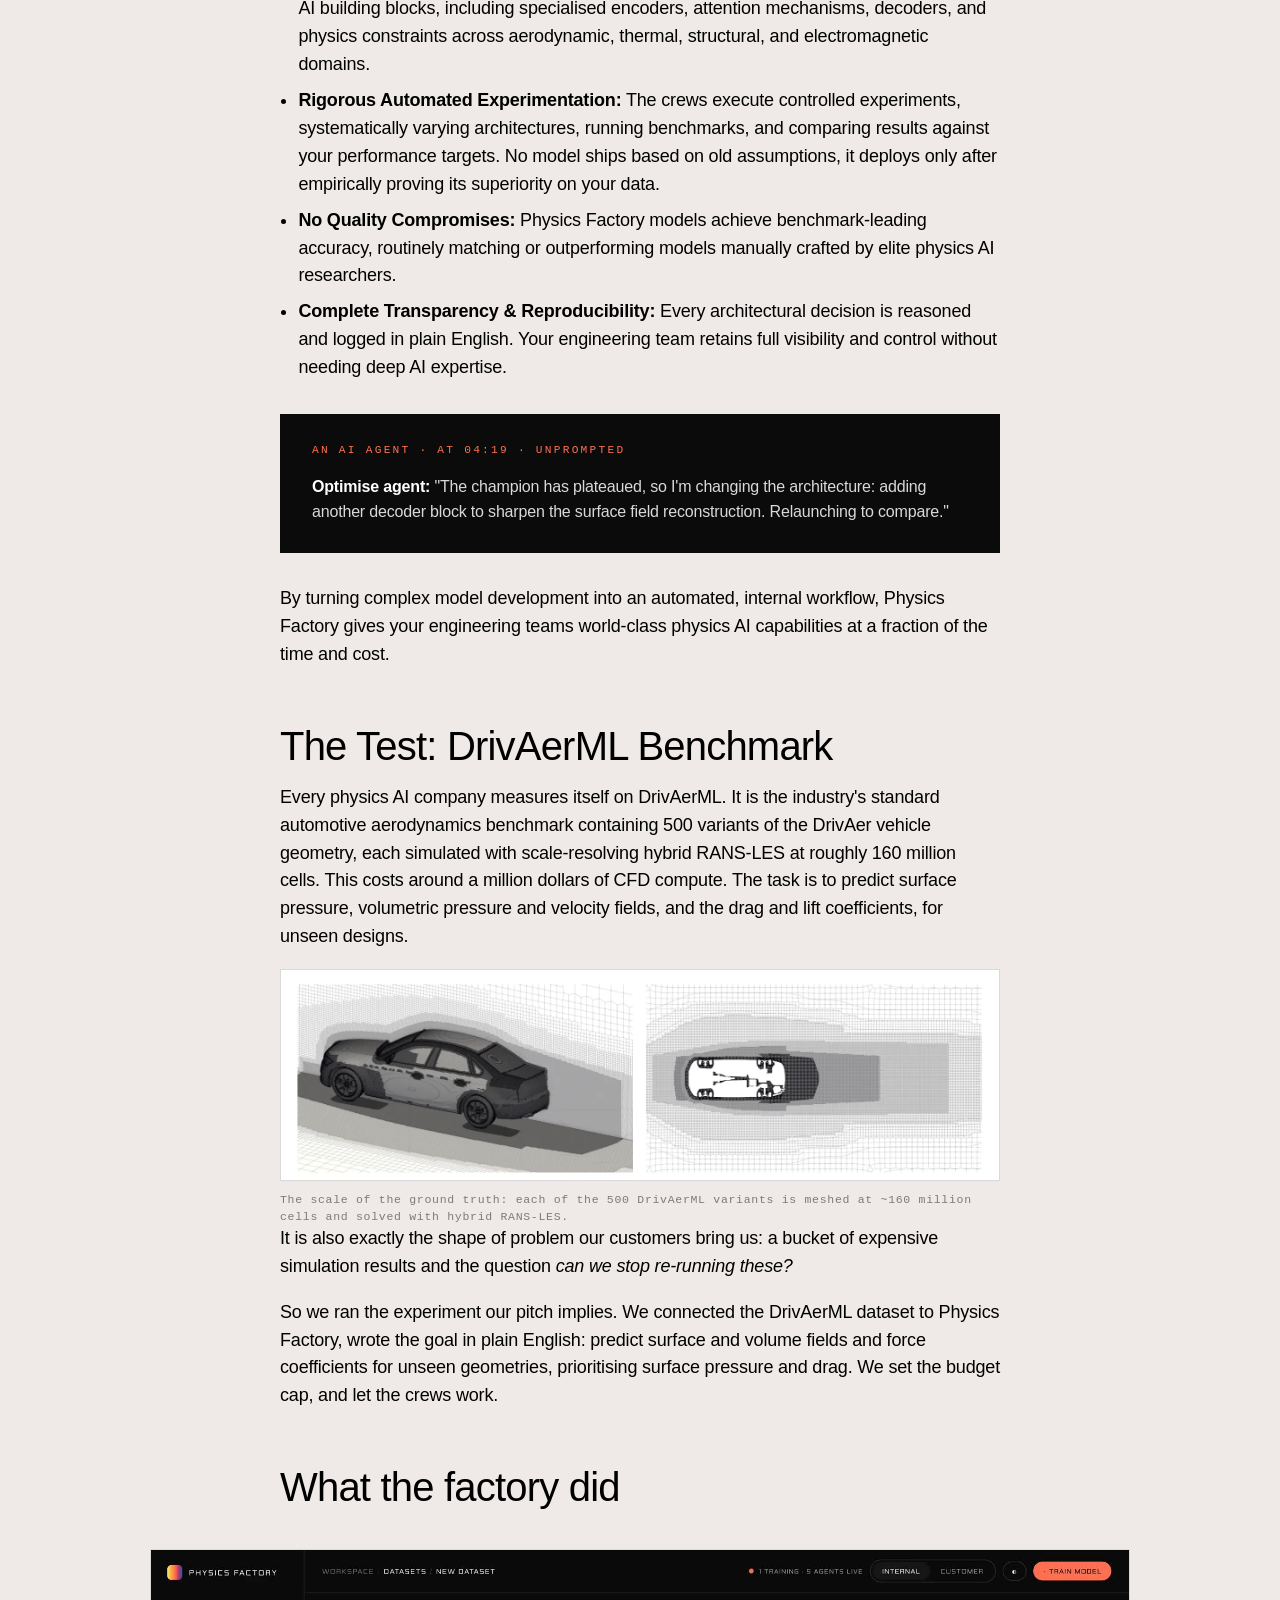
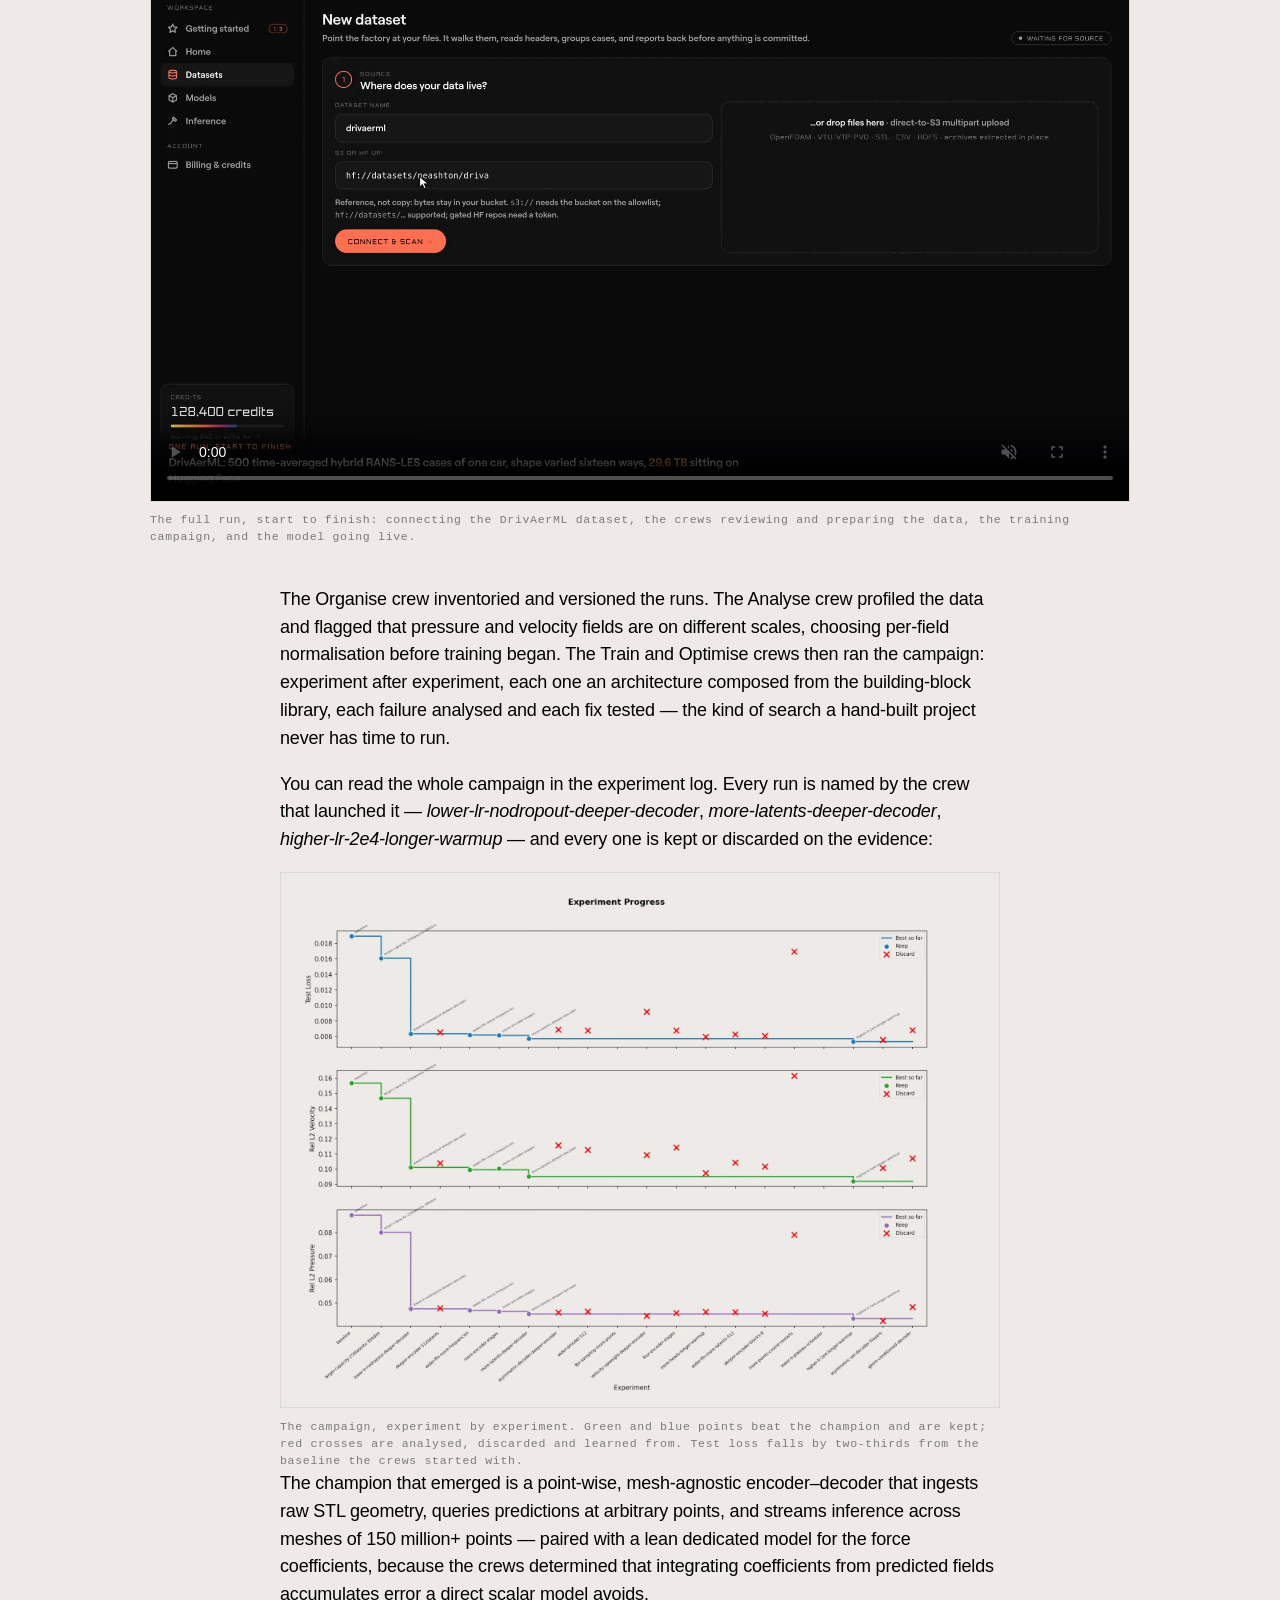
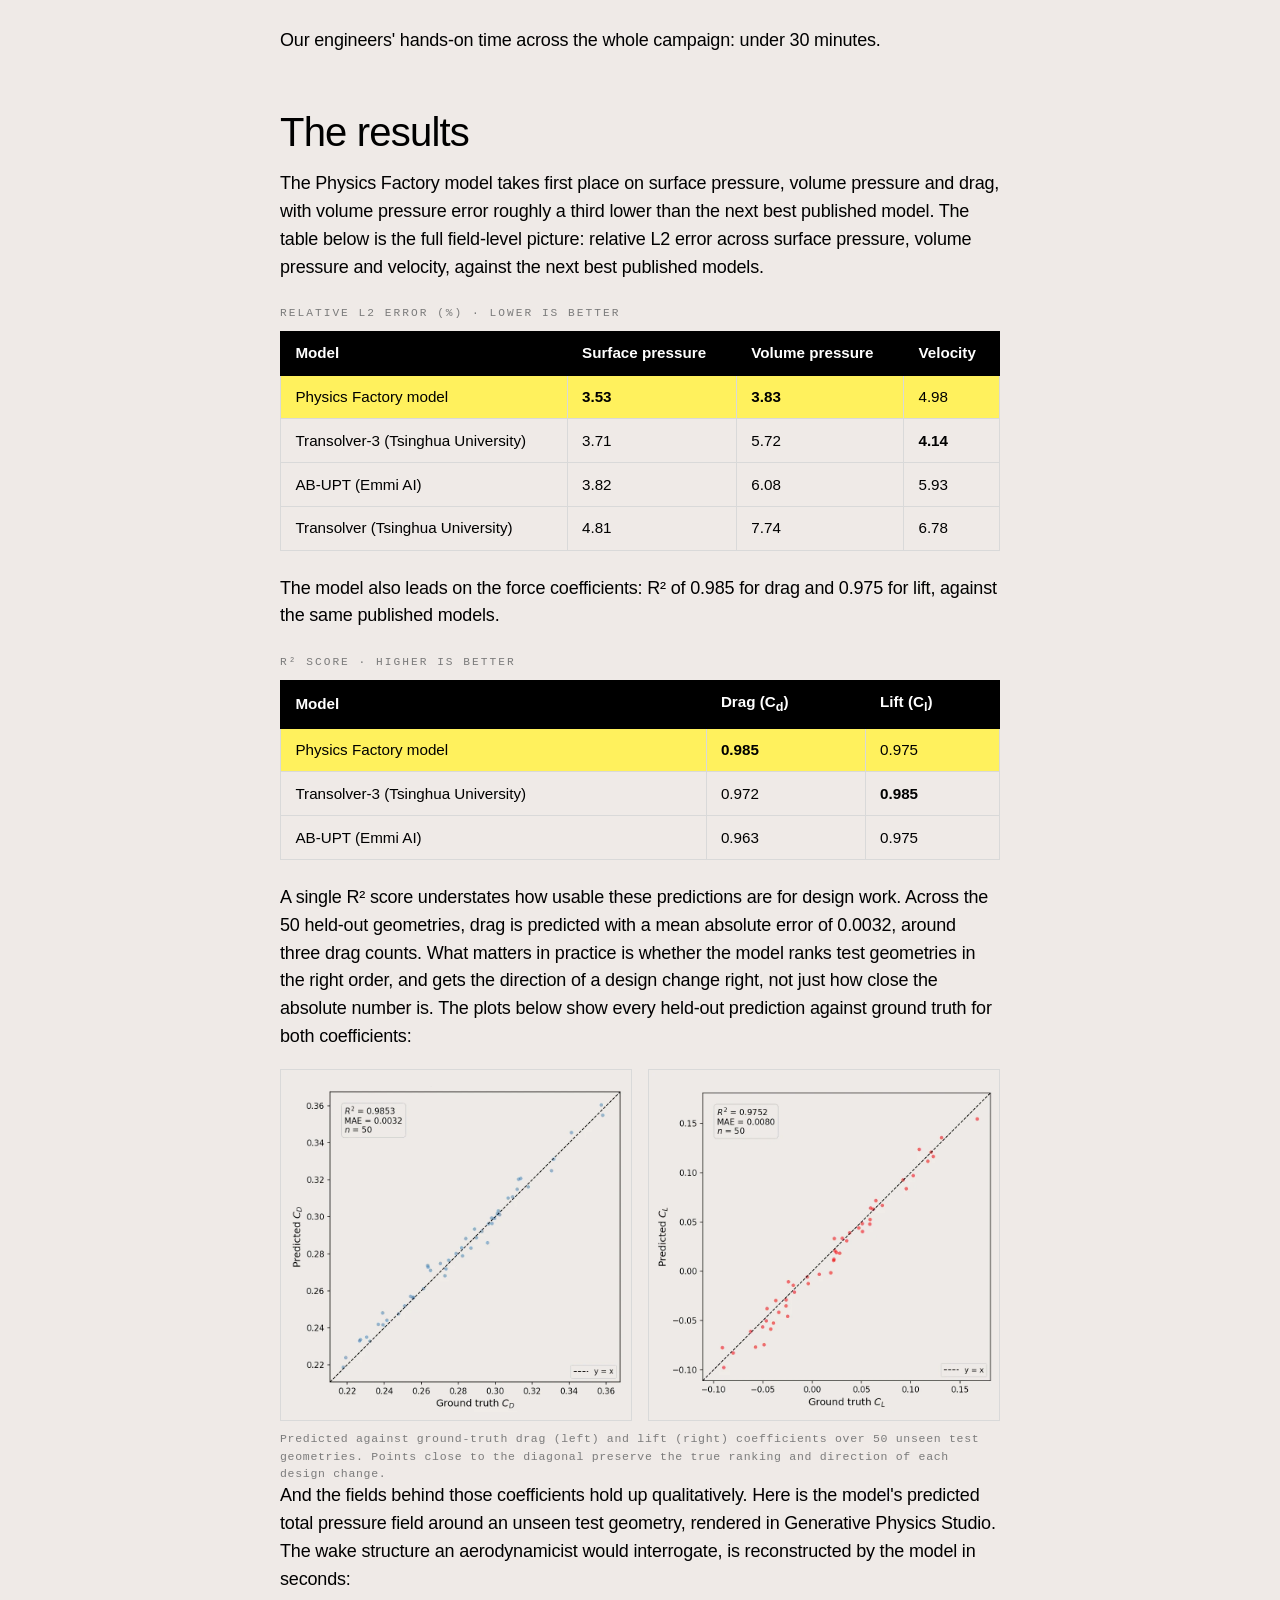
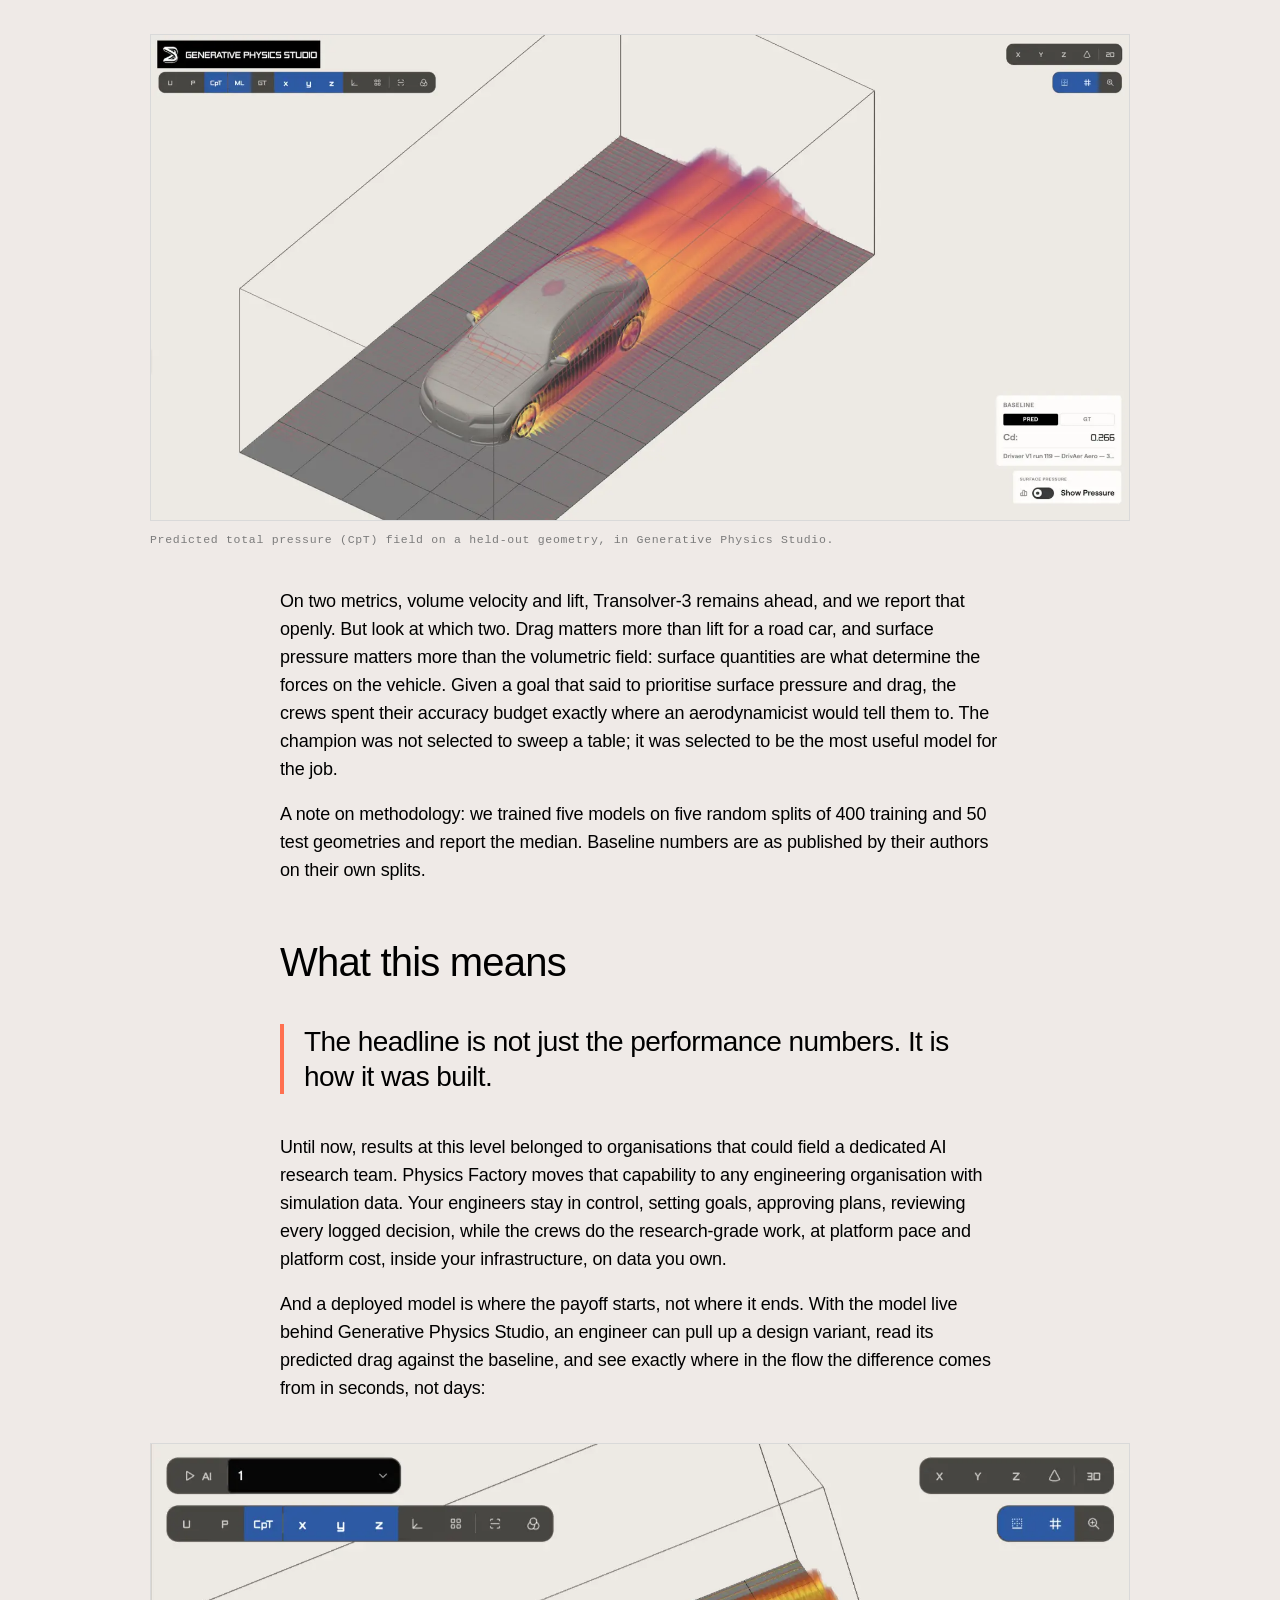
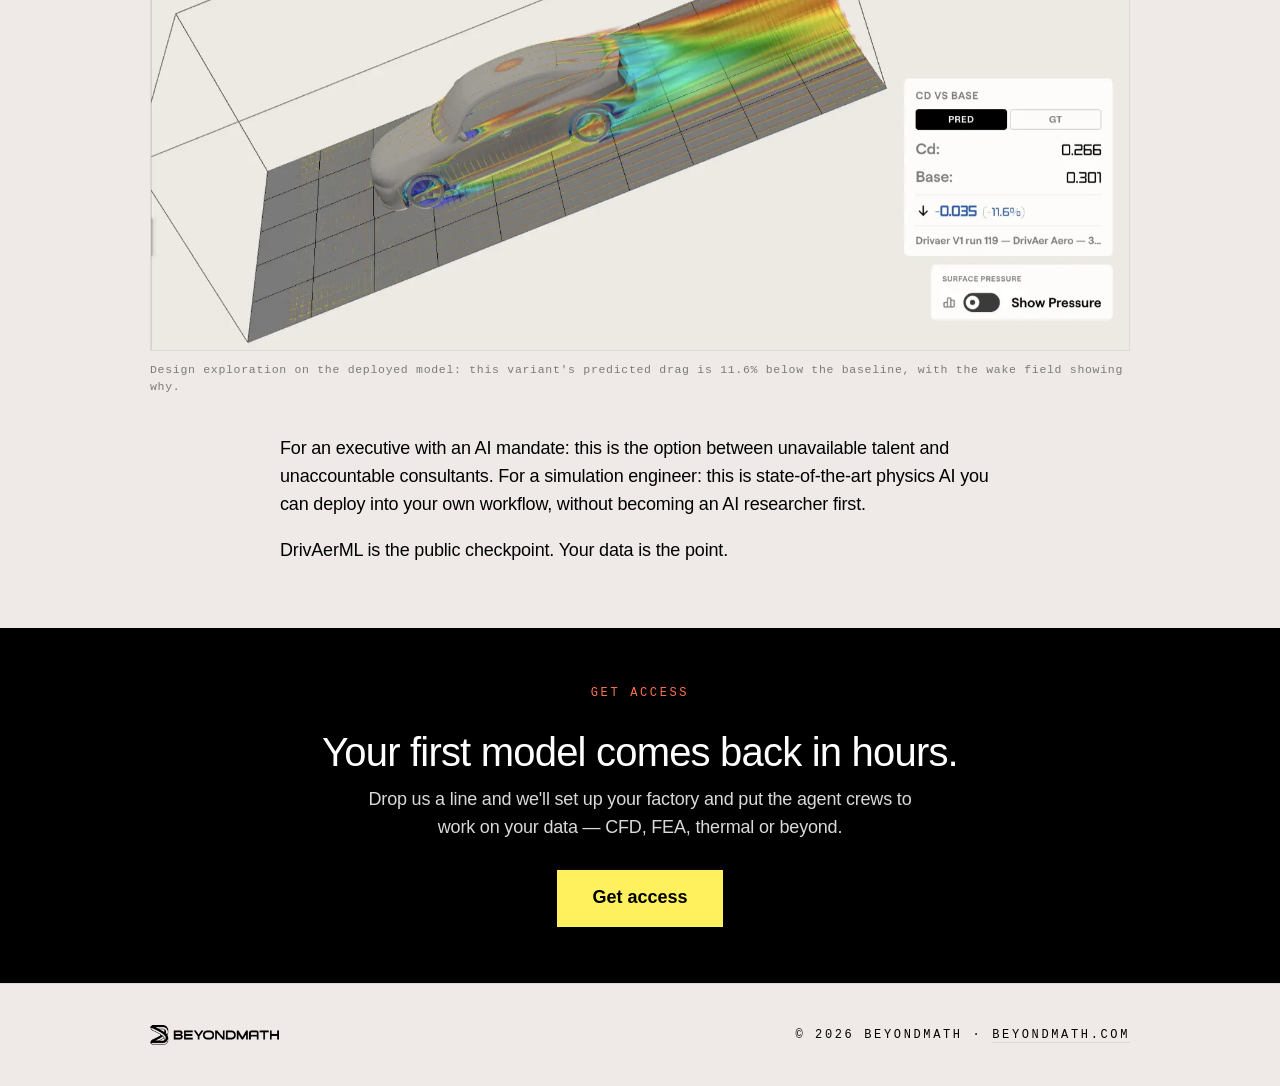
==== commit d6148d01: "Add link to physics factory contact - and developer blog link" ====
--- a/posts/20260803-built-autonomously-1st-drivaerml/index.html
+++ b/posts/20260803-built-autonomously-1st-drivaerml/index.html
@@ -64,7 +64,255 @@
 }
 </script>
 
-<link rel="stylesheet" href="../../assets/css/main.css">
+<style>
+/* Fonts — same files served by beyondmath.com; remove inside Webflow */
+@font-face{
+  font-family:'Roobert';
+  src:url('https://cdn.prod.website-files.com/69123307c6b1ae30d9ce0e14/6912ff278322d68bfd560a2b_RoobertVF-Regular-TRIAL.woff2') format('woff2');
+  font-weight:300 900;font-style:normal;font-display:swap;
+}
+@font-face{
+  font-family:'Plasmaa Rondje';
+  src:url('https://cdn.prod.website-files.com/69123307c6b1ae30d9ce0e14/6912ff2757cc085300827894_PlasmaaTRIAL-Rondje.woff2') format('woff2');
+  font-weight:400;font-style:normal;font-display:swap;
+}
+
+/* Page shell for standalone preview only — Webflow provides its own body */
+html,body{margin:0;padding:0;background:#EFEAE7;}
+
+/* ── Scoped post styles ─────────────────────────────────────────── */
+.bm-post{
+  --steel:#EFEAE7;--black:#000;--white:#FFF;
+  --grey1:#D9D9D9;--grey2:#7B7B7B;--grey3:#444;
+  --yellow:#FFF15D;--amber:#FFA340;--orange:#FF7050;--magenta:#B7336C;--blue:#1C5BAA;
+  --gradient:linear-gradient(90deg,#FFF15D 0%,#FFA340 28%,#FF7050 52%,#B7336C 76%,#1C5BAA 100%);
+  --sans:'Roobert','Helvetica Neue',Helvetica,Arial,sans-serif;
+  --tech:'Plasmaa Rondje',ui-monospace,'SF Mono',Menlo,monospace;
+  font-family:var(--sans);
+  background:var(--steel);
+  color:var(--black);
+  font-size:1.125rem;
+  line-height:1.55;
+  letter-spacing:-.18px;
+  padding:3rem 1.25rem 0;
+}
+.bm-post *{box-sizing:border-box;}
+
+/* column widths: prose narrow, media wide */
+.bm-post .bm-col{max-width:720px;margin:0 auto;}
+.bm-post .bm-wide{max-width:980px;margin:0 auto;}
+
+/* eyebrow */
+.bm-post .bm-eyebrow{
+  font-family:var(--tech);
+  font-size:.75rem;
+  letter-spacing:.22em;
+  text-transform:uppercase;
+  color:var(--orange);
+  margin:0 0 1.25rem;
+}
+
+/* headings */
+.bm-post h1{
+  font-family:var(--sans);
+  font-size:clamp(2.5rem,6vw,4.25rem);
+  font-weight:400;
+  line-height:1.02;
+  letter-spacing:-.03em;
+  margin:0 0 1.5rem;
+}
+.bm-post h1 .bm-o{color:var(--orange);}
+.bm-post h2{
+  font-family:var(--sans);
+  font-size:clamp(1.75rem,3.5vw,2.5rem);
+  font-weight:400;
+  line-height:1.08;
+  letter-spacing:-.02em;
+  margin:3.5rem 0 1rem;
+}
+.bm-post .bm-standfirst{
+  font-size:clamp(1.25rem,2.2vw,1.5rem);
+  line-height:1.3;
+  letter-spacing:-.02em;
+  color:var(--black);
+  margin:0 0 1rem;
+}
+.bm-post .bm-meta{
+  font-family:var(--tech);
+  font-size:.75rem;
+  letter-spacing:.18em;
+  text-transform:uppercase;
+  color:var(--grey2);
+  margin:0 0 2.5rem;
+}
+
+.bm-post p{margin:0 0 1.1rem;}
+.bm-post strong{font-weight:600;}
+.bm-post a{color:var(--black);text-decoration-color:var(--orange);text-decoration-thickness:2px;text-underline-offset:3px;}
+
+/* gradient rule */
+.bm-post .bm-rule{height:3px;background:var(--gradient);border:0;margin:3rem auto;}
+
+/* generic prose lists (options lists etc.) */
+.bm-post section.bm-col > ul{margin:0 0 1.1rem;padding-left:1.15rem;}
+.bm-post section.bm-col > ul li{margin:0 0 .5rem;}
+.bm-post section.bm-col > ul li:last-child{margin-bottom:0;}
+
+/* exec summary — stat row */
+.bm-post .bm-stats{
+  background:#0b0b0b;color:var(--white);
+  margin:1.5rem 0 1.25rem;
+  position:relative;
+}
+.bm-post .bm-stats::before{
+  content:"";display:block;height:3px;background:var(--gradient);
+}
+.bm-post .bm-stats-head{
+  font-family:var(--tech);font-size:.7rem;letter-spacing:.2em;text-transform:uppercase;
+  color:var(--orange);padding:1.5rem 2rem 0;
+}
+.bm-post .bm-stat-row{
+  display:grid;grid-template-columns:repeat(3,1fr);
+  padding:1rem 0 1.75rem;
+}
+.bm-post .bm-stat{
+  padding:.5rem 2rem;text-align:left;
+  border-left:1px solid #2a2a2a;
+}
+.bm-post .bm-stat:first-child{border-left:0;}
+.bm-post .bm-stat .bm-stat-value{
+  font-family:var(--sans);font-weight:600;font-size:2.5rem;
+  line-height:1.05;letter-spacing:-.02em;
+  color:var(--white);margin:0 0 .35rem;
+}
+.bm-post .bm-stat:first-child .bm-stat-value{color:var(--yellow);}
+.bm-post .bm-stat .bm-stat-label{
+  font-size:.9rem;line-height:1.35;color:var(--grey1);
+}
+@media (max-width:640px){
+  .bm-post .bm-stat-row{grid-template-columns:1fr;}
+  .bm-post .bm-stat{border-left:0;border-top:1px solid #2a2a2a;padding:1.1rem 2rem;}
+  .bm-post .bm-stat:first-child{border-top:0;}
+}
+
+/* tables */
+.bm-post .bm-tablewrap{overflow-x:auto;margin:1.5rem 0;}
+.bm-post table{
+  border-collapse:collapse;width:100%;
+  background:var(--steel);
+  font-size:.95rem;letter-spacing:0;
+}
+.bm-post caption{
+  caption-side:top;text-align:left;
+  font-family:var(--tech);font-size:.7rem;letter-spacing:.18em;text-transform:uppercase;
+  color:var(--grey2);padding:0 0 .5rem;
+}
+.bm-post th,.bm-post td{
+  border:1px solid var(--grey1);
+  padding:.6rem .9rem;text-align:left;
+}
+.bm-post th{font-weight:600;background:var(--black);color:var(--white);border-color:var(--black);}
+.bm-post tr.bm-win td{background:var(--yellow);}
+.bm-post td.bm-best{font-weight:700;}
+
+/* figures */
+.bm-post figure{margin:2rem 0;}
+.bm-post figure.bm-wide{margin:2.5rem auto;}
+.bm-post figure.bm-hero{max-width:490px;}
+.bm-post figure img{width:100%;height:auto;display:block;border:1px solid var(--grey1);}
+.bm-post figcaption{
+  font-family:var(--tech);font-size:.72rem;letter-spacing:.06em;
+  color:var(--grey2);margin-top:.6rem;line-height:1.5;
+}
+.bm-post .bm-pair{display:grid;grid-template-columns:1fr 1fr;gap:1rem;}
+@media (max-width:640px){.bm-post .bm-pair{grid-template-columns:1fr;}}
+
+/* video embed */
+.bm-post .bm-video{
+  width:100%;height:auto;display:block;
+  border:1px solid var(--grey1);
+  background:#000;
+}
+
+/* agent log panel */
+.bm-post .bm-log{
+  background:#0b0b0b;color:var(--white);
+  padding:1.75rem 2rem;margin:2rem 0;
+  font-size:1rem;
+}
+.bm-post .bm-log .bm-log-head{
+  font-family:var(--tech);font-size:.7rem;letter-spacing:.2em;text-transform:uppercase;
+  color:var(--orange);margin:0 0 1rem;
+}
+.bm-post .bm-log p{margin:0 0 .35rem;color:var(--grey1);}
+.bm-post .bm-log p:last-child{margin:0;}
+.bm-post .bm-log em{color:var(--white);font-style:normal;font-weight:600;}
+
+/* pull line */
+.bm-post .bm-pull{
+  font-size:clamp(1.35rem,2.4vw,1.75rem);line-height:1.25;letter-spacing:-.02em;
+  border-left:4px solid var(--orange);
+  padding-left:1.25rem;margin:2.5rem 0;
+}
+
+/* site header / footer bars — bookend the article, link back to beyondmath.com
+   NOTE: these sit outside .bm-post, so they cannot use its scoped custom
+   properties (--tech, --black, etc.) — values are hardcoded here instead. */
+.bm-sitebar{
+  background:#EFEAE7;
+  padding:1.25rem 1.25rem;
+}
+.bm-sitebar-inner{
+  max-width:980px;margin:0 auto;
+  display:flex;align-items:center;justify-content:space-between;
+  flex-wrap:wrap;gap:.75rem;
+}
+.bm-sitebar-logo{display:block;line-height:0;}
+.bm-sitebar-logo img{height:22px;width:auto;display:block;}
+.bm-sitebar-tag{
+  font-family:'Plasmaa Rondje',ui-monospace,'SF Mono',Menlo,monospace;
+  font-size:.75rem;letter-spacing:.22em;text-transform:uppercase;
+  color:#000;
+}
+.bm-sitebar-tag a{color:#000;text-decoration:none;border-bottom:1px solid #D9D9D9;}
+.bm-sitebar-tag a:hover{border-color:#000;}
+
+.bm-sitefoot{
+  background:#EFEAE7;
+  border-top:1px solid #D9D9D9;
+  padding:2rem 1.25rem;
+  margin-top:0;
+}
+.bm-sitefoot-inner{
+  max-width:980px;margin:0 auto;
+  display:flex;align-items:center;justify-content:space-between;
+  flex-wrap:wrap;gap:1rem;
+}
+.bm-sitefoot-logo{display:block;line-height:0;}
+.bm-sitefoot-logo img{height:20px;width:auto;display:block;}
+.bm-sitefoot-meta{
+  font-family:'Plasmaa Rondje',ui-monospace,'SF Mono',Menlo,monospace;
+  font-size:.75rem;letter-spacing:.22em;text-transform:uppercase;
+  color:#000;text-align:right;
+}
+.bm-sitefoot-meta a{color:#000;text-decoration:none;border-bottom:1px solid #D9D9D9;}
+.bm-sitefoot-meta a:hover{border-color:#000;}
+
+/* CTA */
+.bm-post .bm-cta{
+  background:var(--black);color:var(--white);
+  padding:3.5rem 2rem;margin:4rem -1.25rem 0;
+  text-align:center;
+}
+.bm-post .bm-cta h2{margin:0 0 .75rem;color:var(--white);}
+.bm-post .bm-cta p{color:var(--grey1);max-width:560px;margin:0 auto 1.75rem;}
+.bm-post .bm-cta a.bm-btn{
+  display:inline-block;background:var(--yellow);color:var(--black);
+  font-weight:600;text-decoration:none;
+  padding:.9rem 2.2rem;letter-spacing:0;
+}
+.bm-post .bm-cta a.bm-btn:hover{background:var(--white);}
+</style>
 </head>
 <body>
 
@@ -74,7 +322,7 @@
     <a class="bm-sitebar-logo" href="https://www.beyondmath.com" aria-label="BeyondMath home">
       <img src="../../assets/images/beyondmath-logo.webp" alt="BeyondMath" width="900" height="140">
     </a>
-    <p class="bm-sitebar-tag">Developer Blog · <a href="https://www.beyondmath.com">beyondmath.com</a></p>
+    <p class="bm-sitebar-tag"><a href="./index.html">Developer Blog</a> · <a href="https://www.beyondmath.com">beyondmath.com</a></p>
   </div>
 </div>
 
@@ -305,7 +553,7 @@
     <p class="bm-eyebrow" style="color:var(--orange)">Get access</p>
     <h2>Your first model comes back in hours.</h2>
     <p>Drop us a line and we'll set up your factory and put the agent crews to work on your data — CFD, FEA, thermal or beyond.</p>
-    <a class="bm-btn" href="https://www.beyondmath.com/contact">Get access</a>
+    <a class="bm-btn" href="https://physicsfactory.beyondmath.com/login#start">Get access</a>
   </div>
 
 </article>
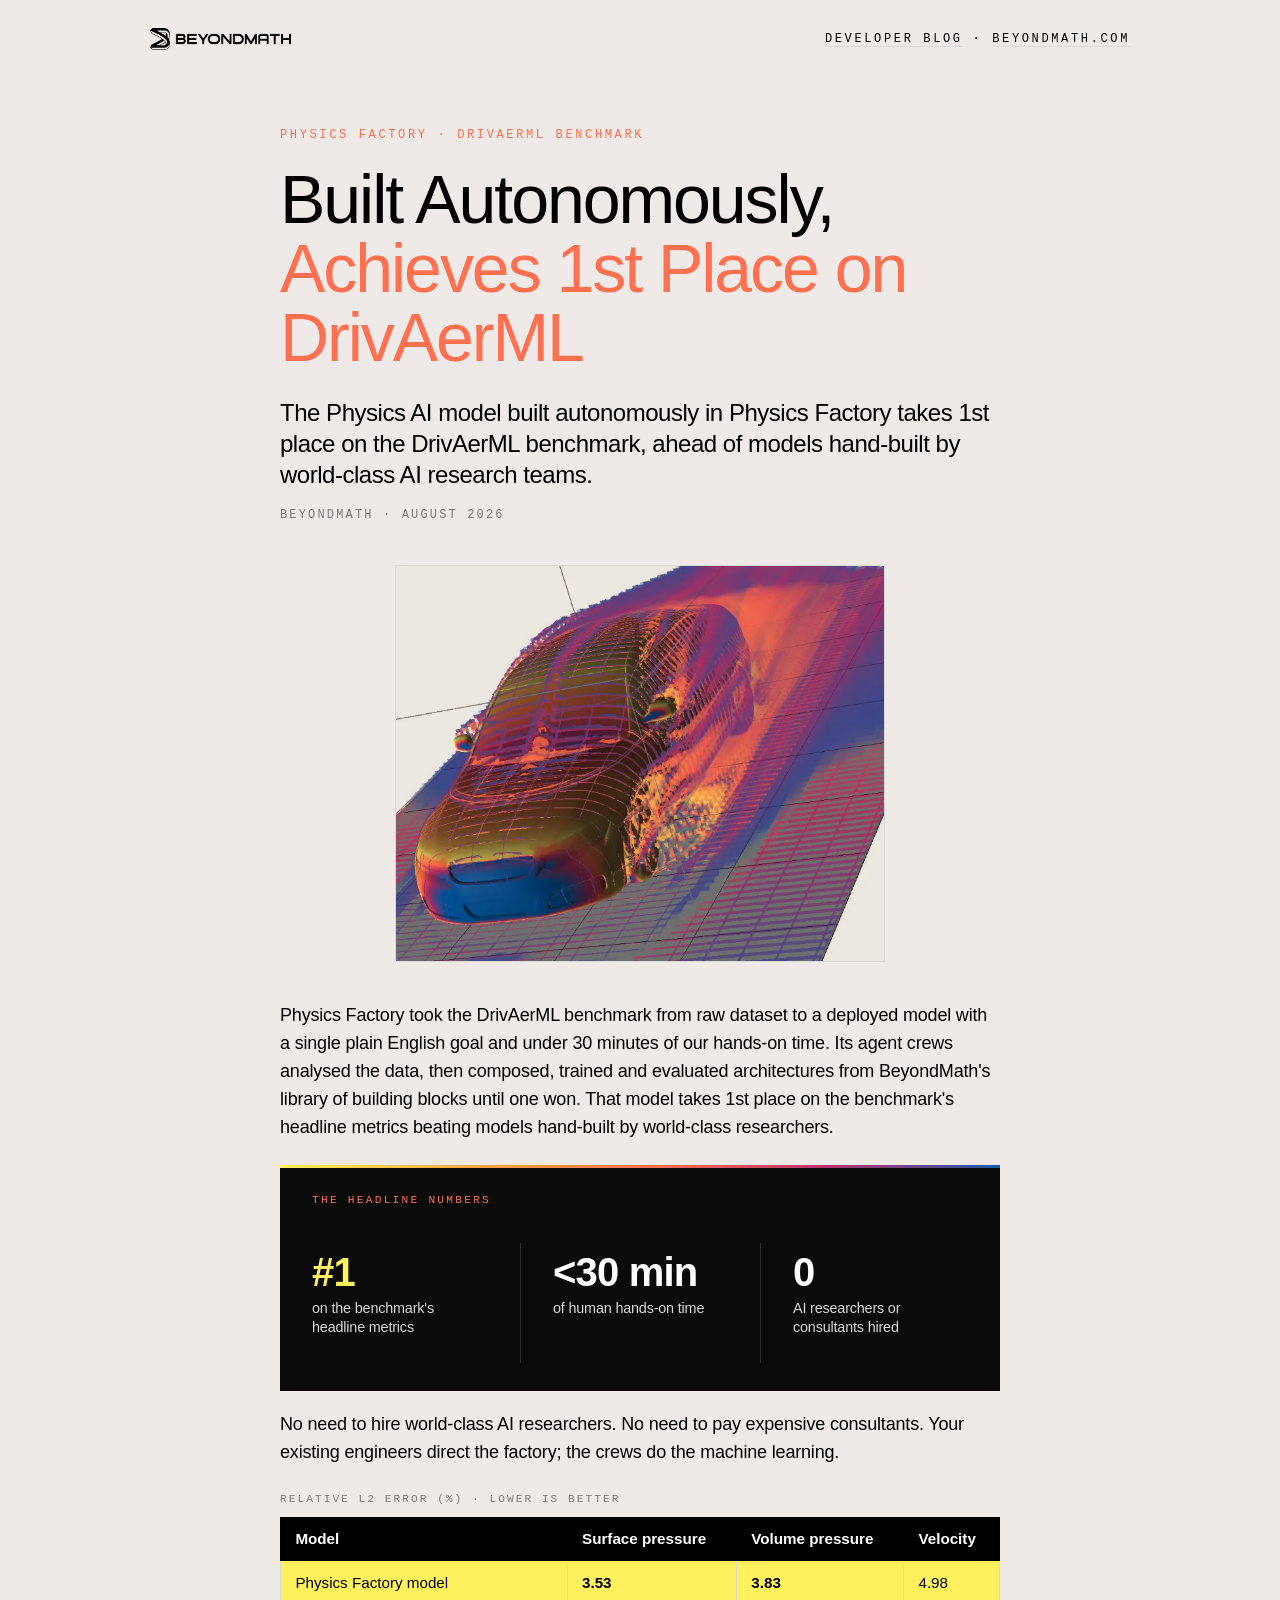
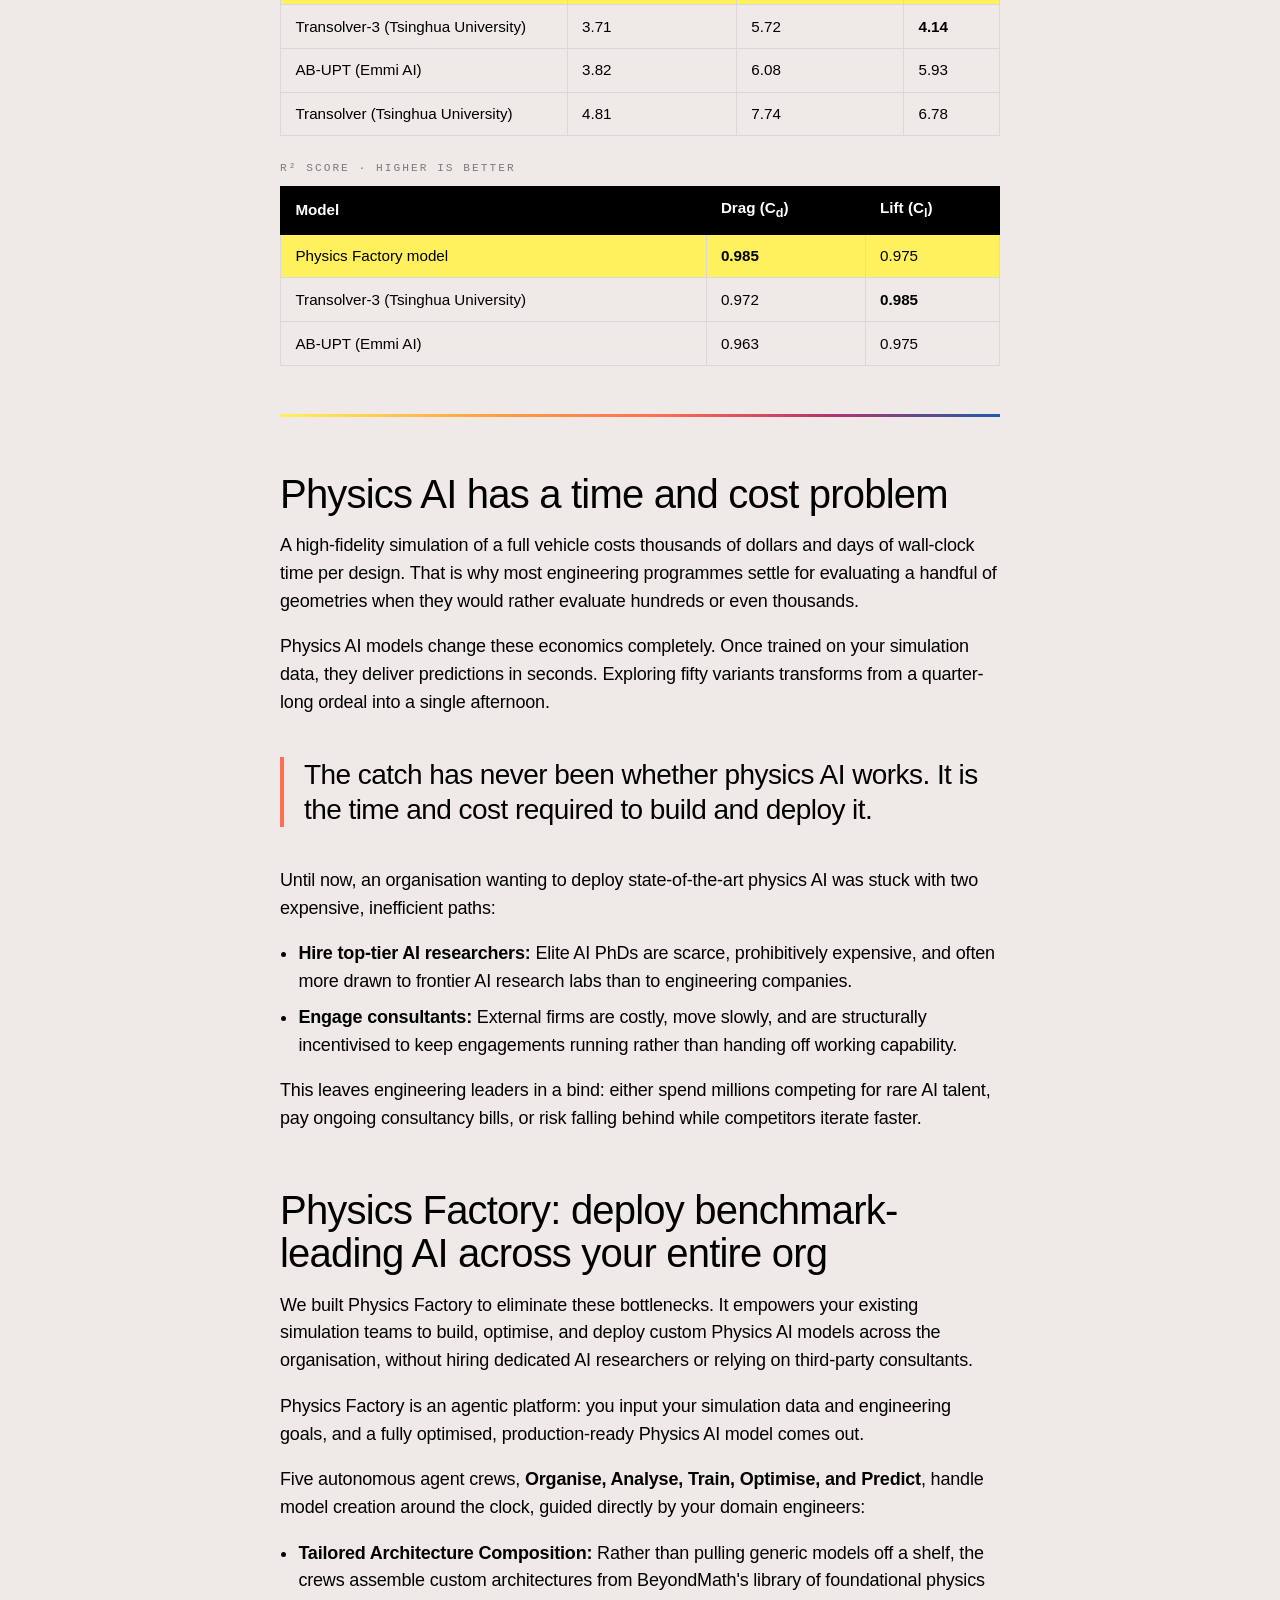
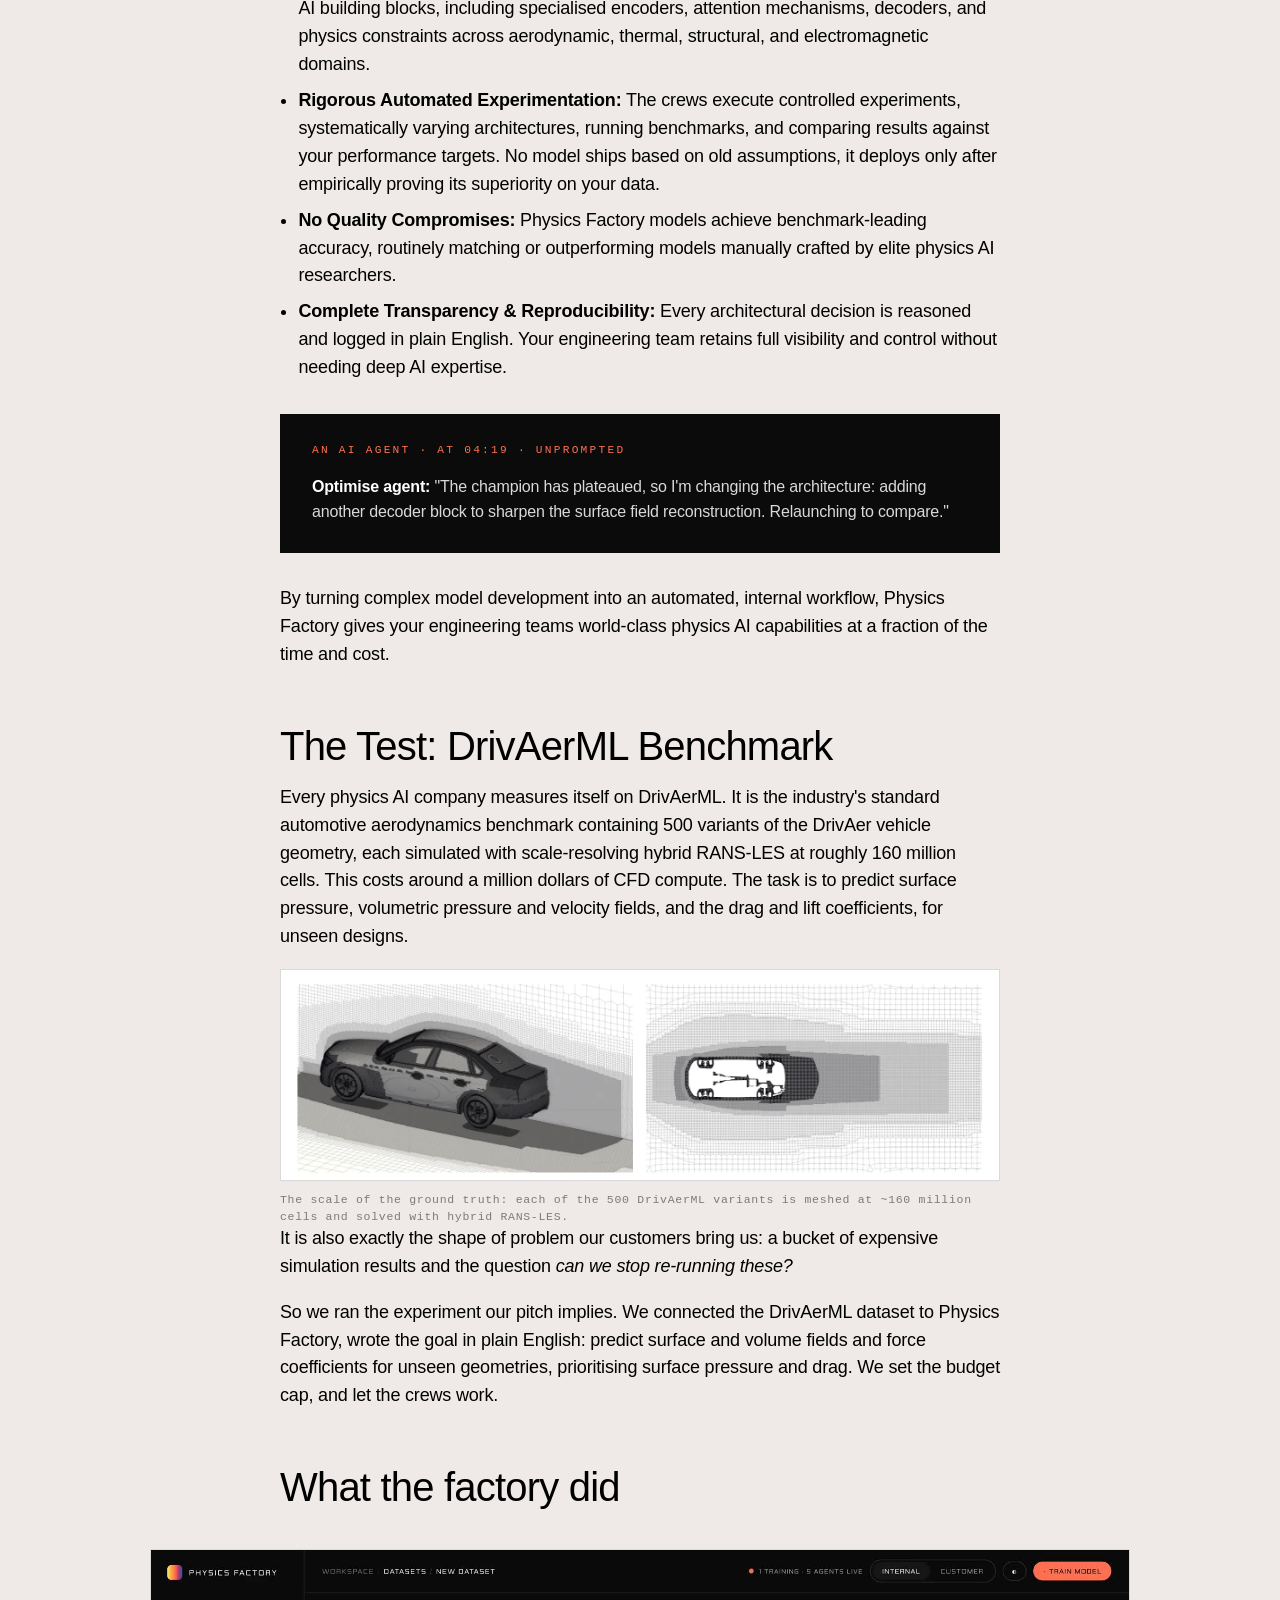
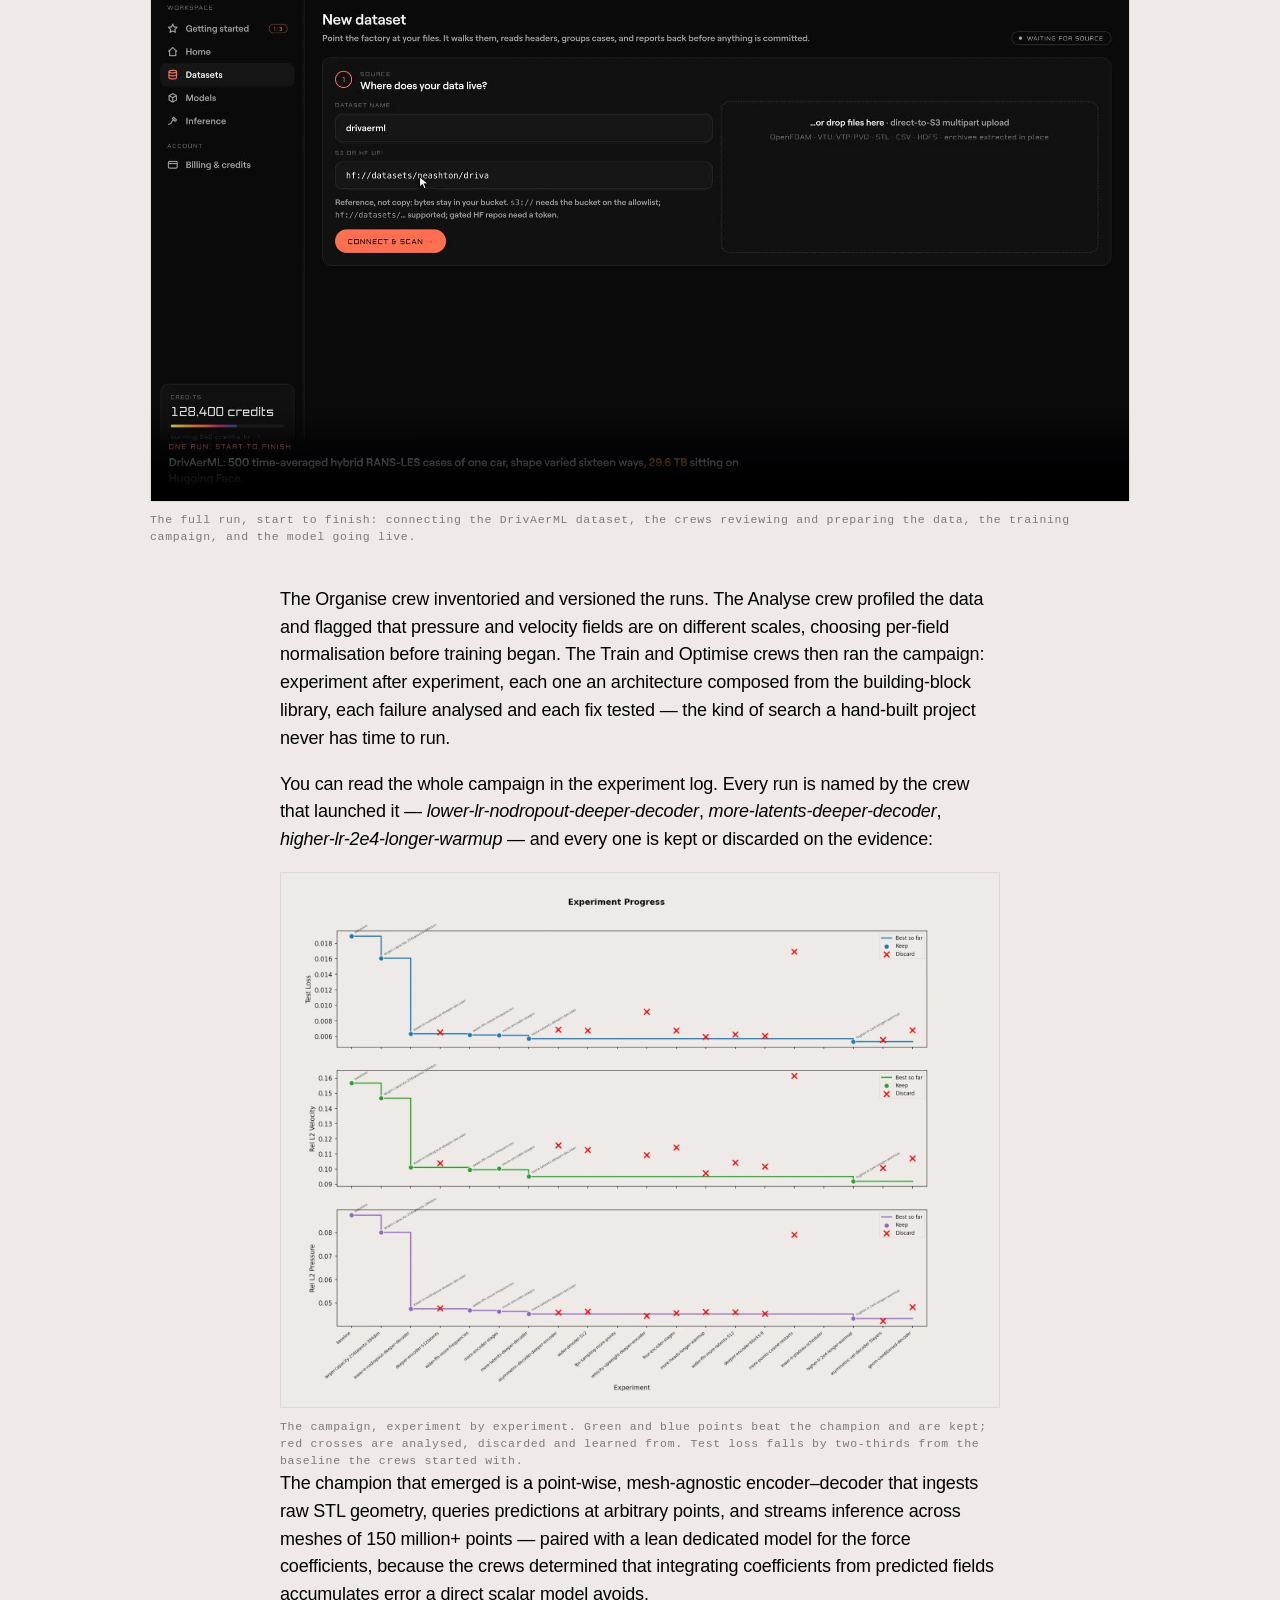
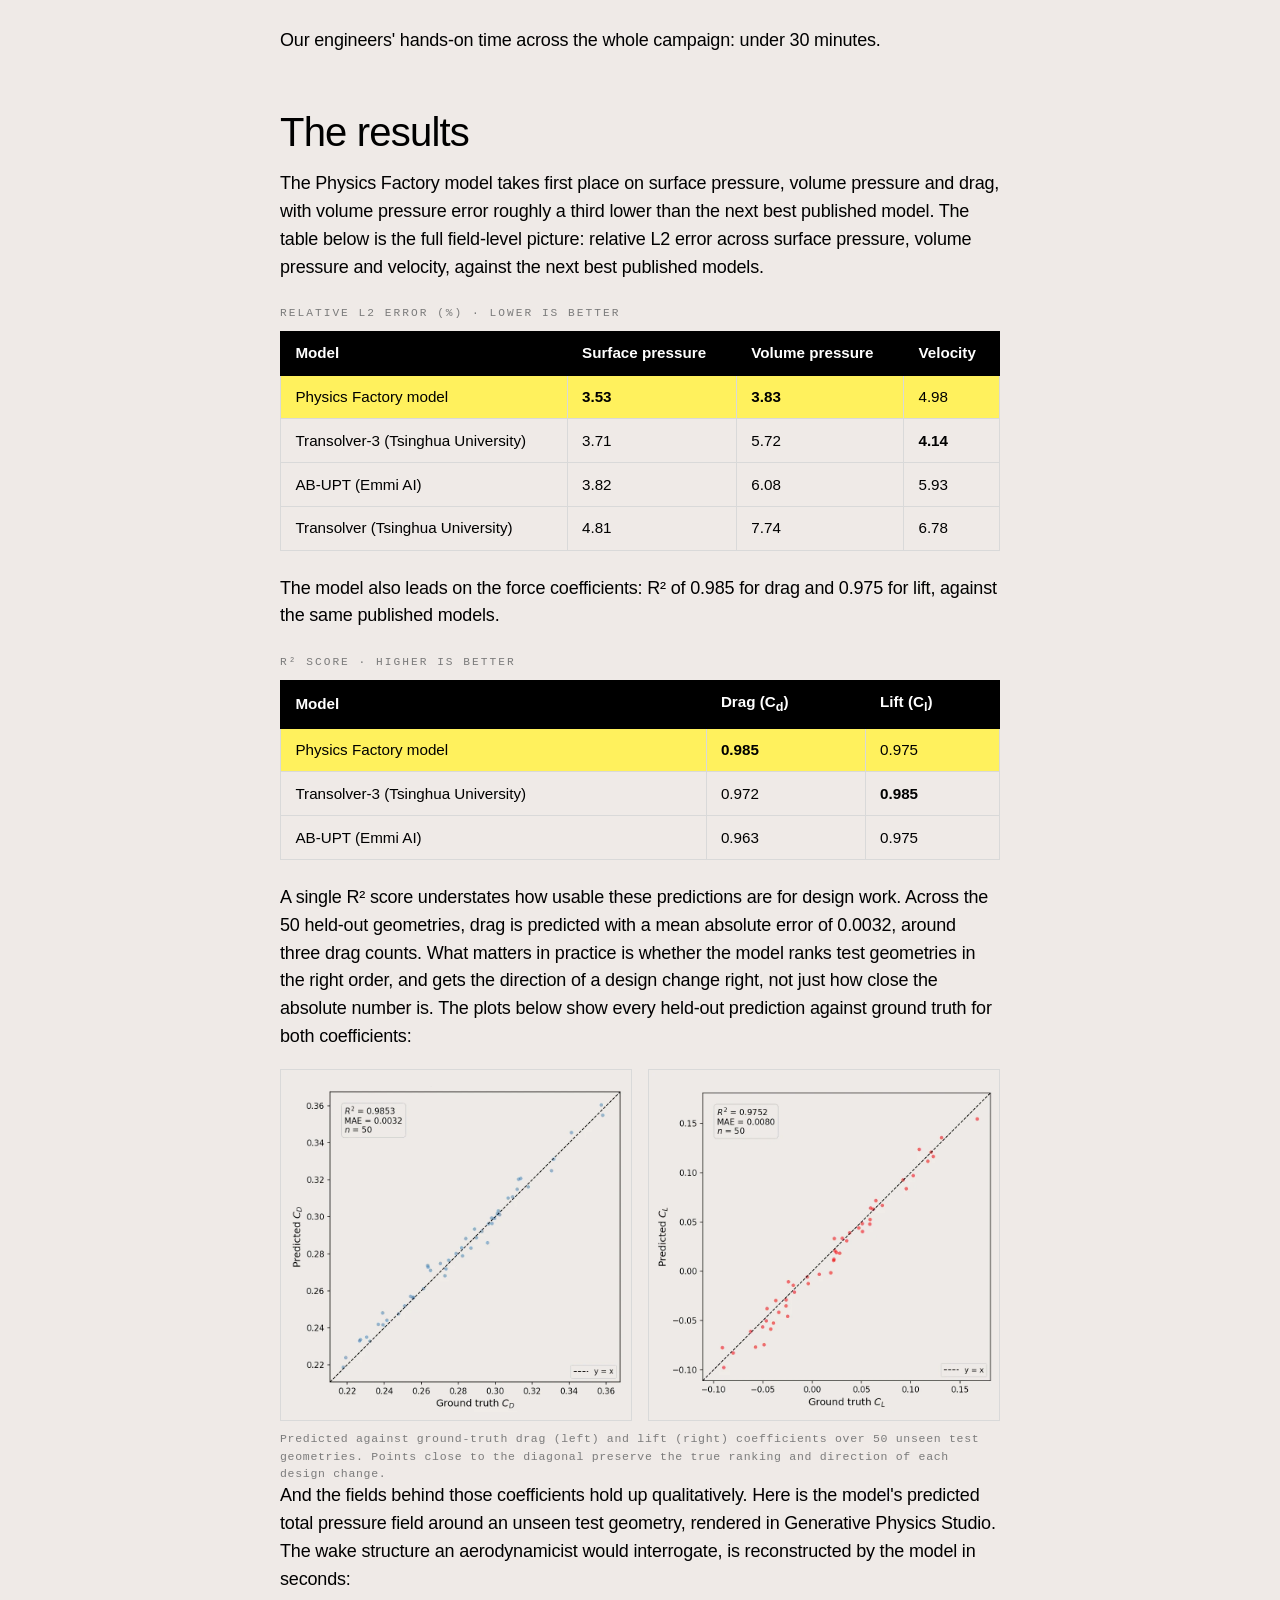
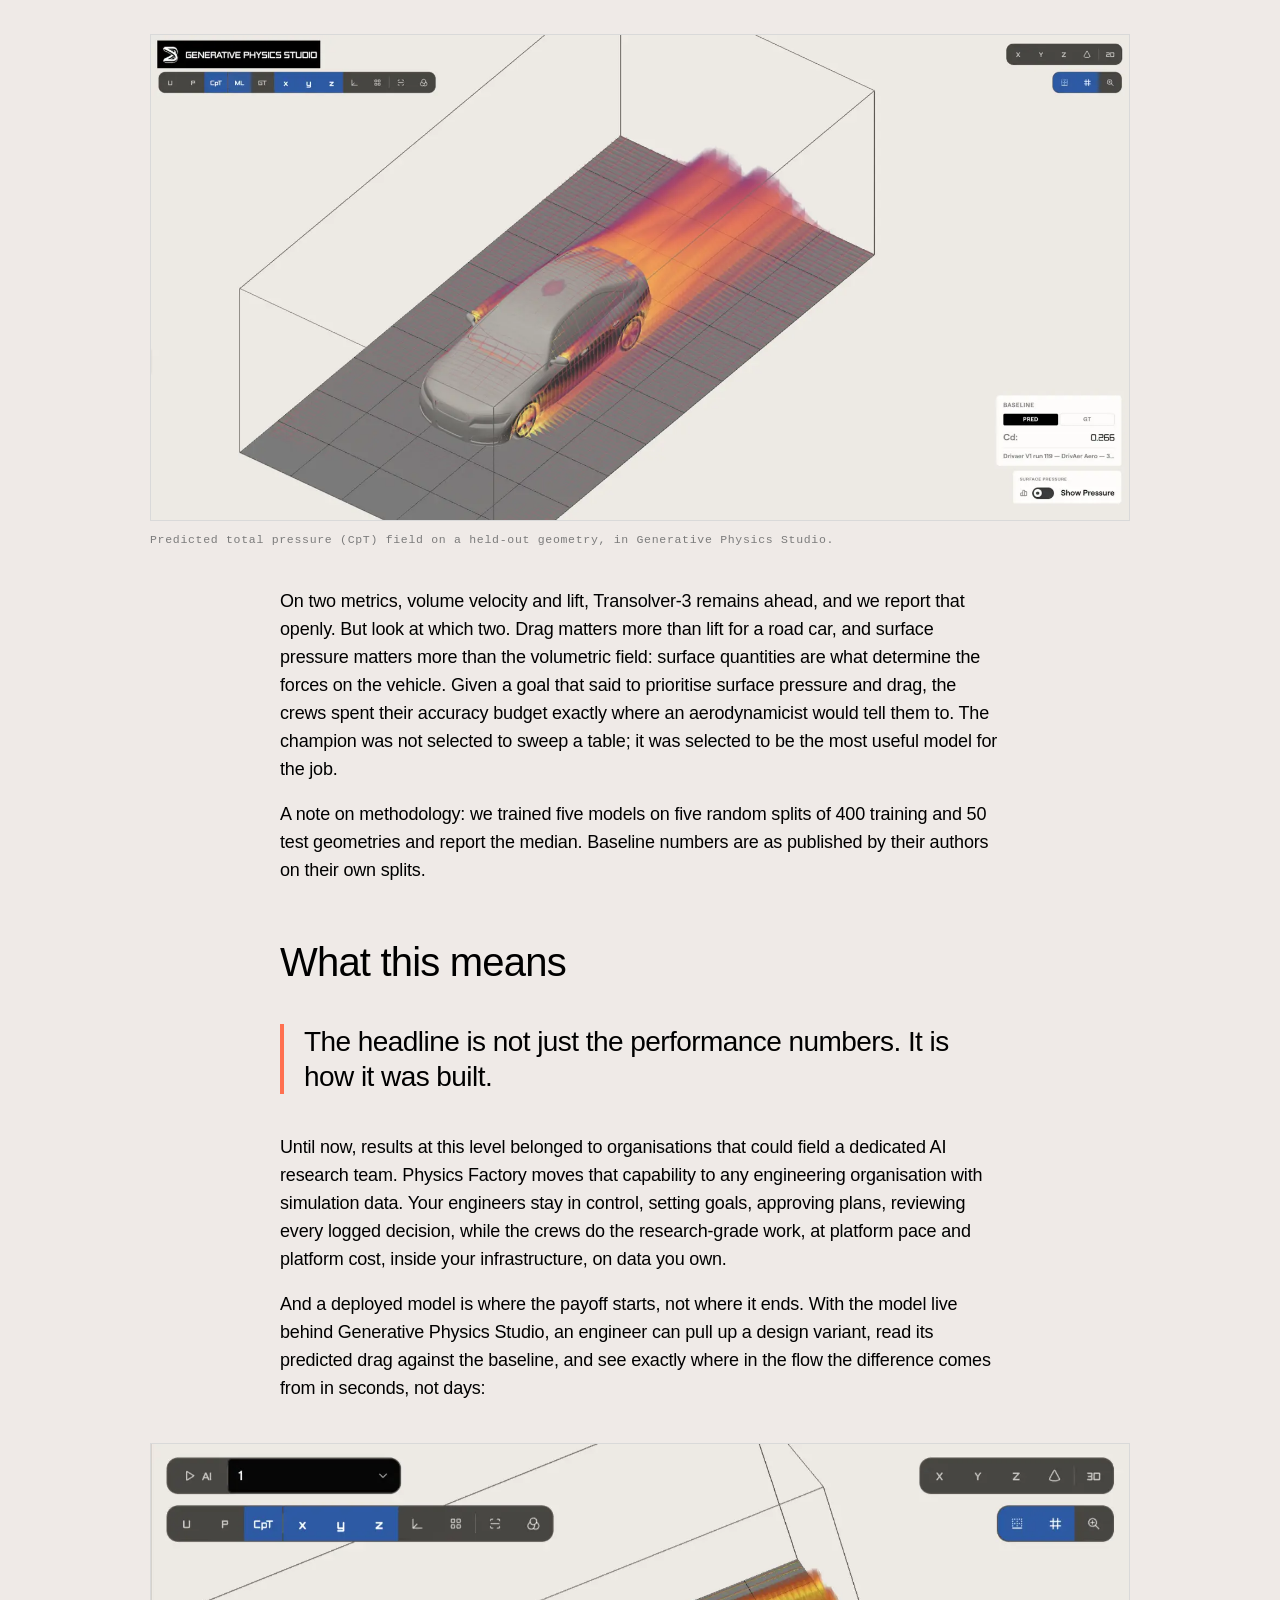
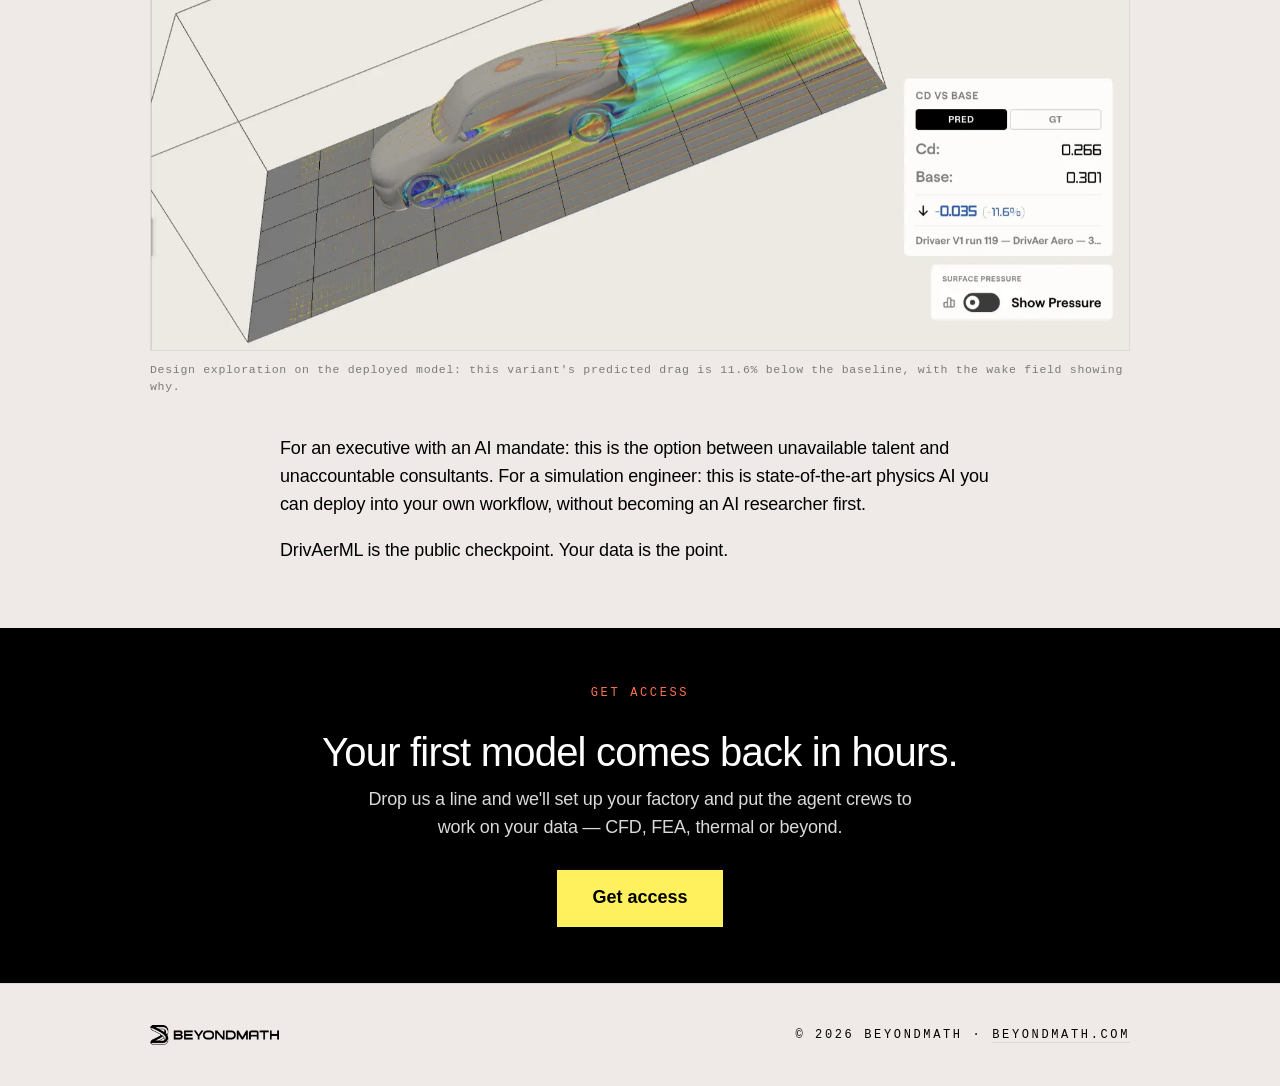
==== commit b484b927: "add GA tags" ====
--- a/posts/20260803-built-autonomously-1st-drivaerml/index.html
+++ b/posts/20260803-built-autonomously-1st-drivaerml/index.html
@@ -313,6 +313,15 @@
 }
 .bm-post .bm-cta a.bm-btn:hover{background:var(--white);}
 </style>
+
+<!-- Google tag (gtag.js) -->
+<script async src="https://www.googletagmanager.com/gtag/js?id=G-9VE89G9J6V"></script>
+<script>
+  window.dataLayer = window.dataLayer || [];
+  function gtag(){dataLayer.push(arguments);}
+  gtag('js', new Date());
+  gtag('config', 'G-9VE89G9J6V');
+</script>
 </head>
 <body>
 
@@ -322,7 +331,7 @@
     <a class="bm-sitebar-logo" href="https://www.beyondmath.com" aria-label="BeyondMath home">
       <img src="../../assets/images/beyondmath-logo.webp" alt="BeyondMath" width="900" height="140">
     </a>
-    <p class="bm-sitebar-tag"><a href="./index.html">Developer Blog</a> · <a href="https://www.beyondmath.com">beyondmath.com</a></p>
+    <p class="bm-sitebar-tag"><a href="../../index.html">Developer Blog</a> · <a href="https://www.beyondmath.com">beyondmath.com</a></p>
   </div>
 </div>
 
